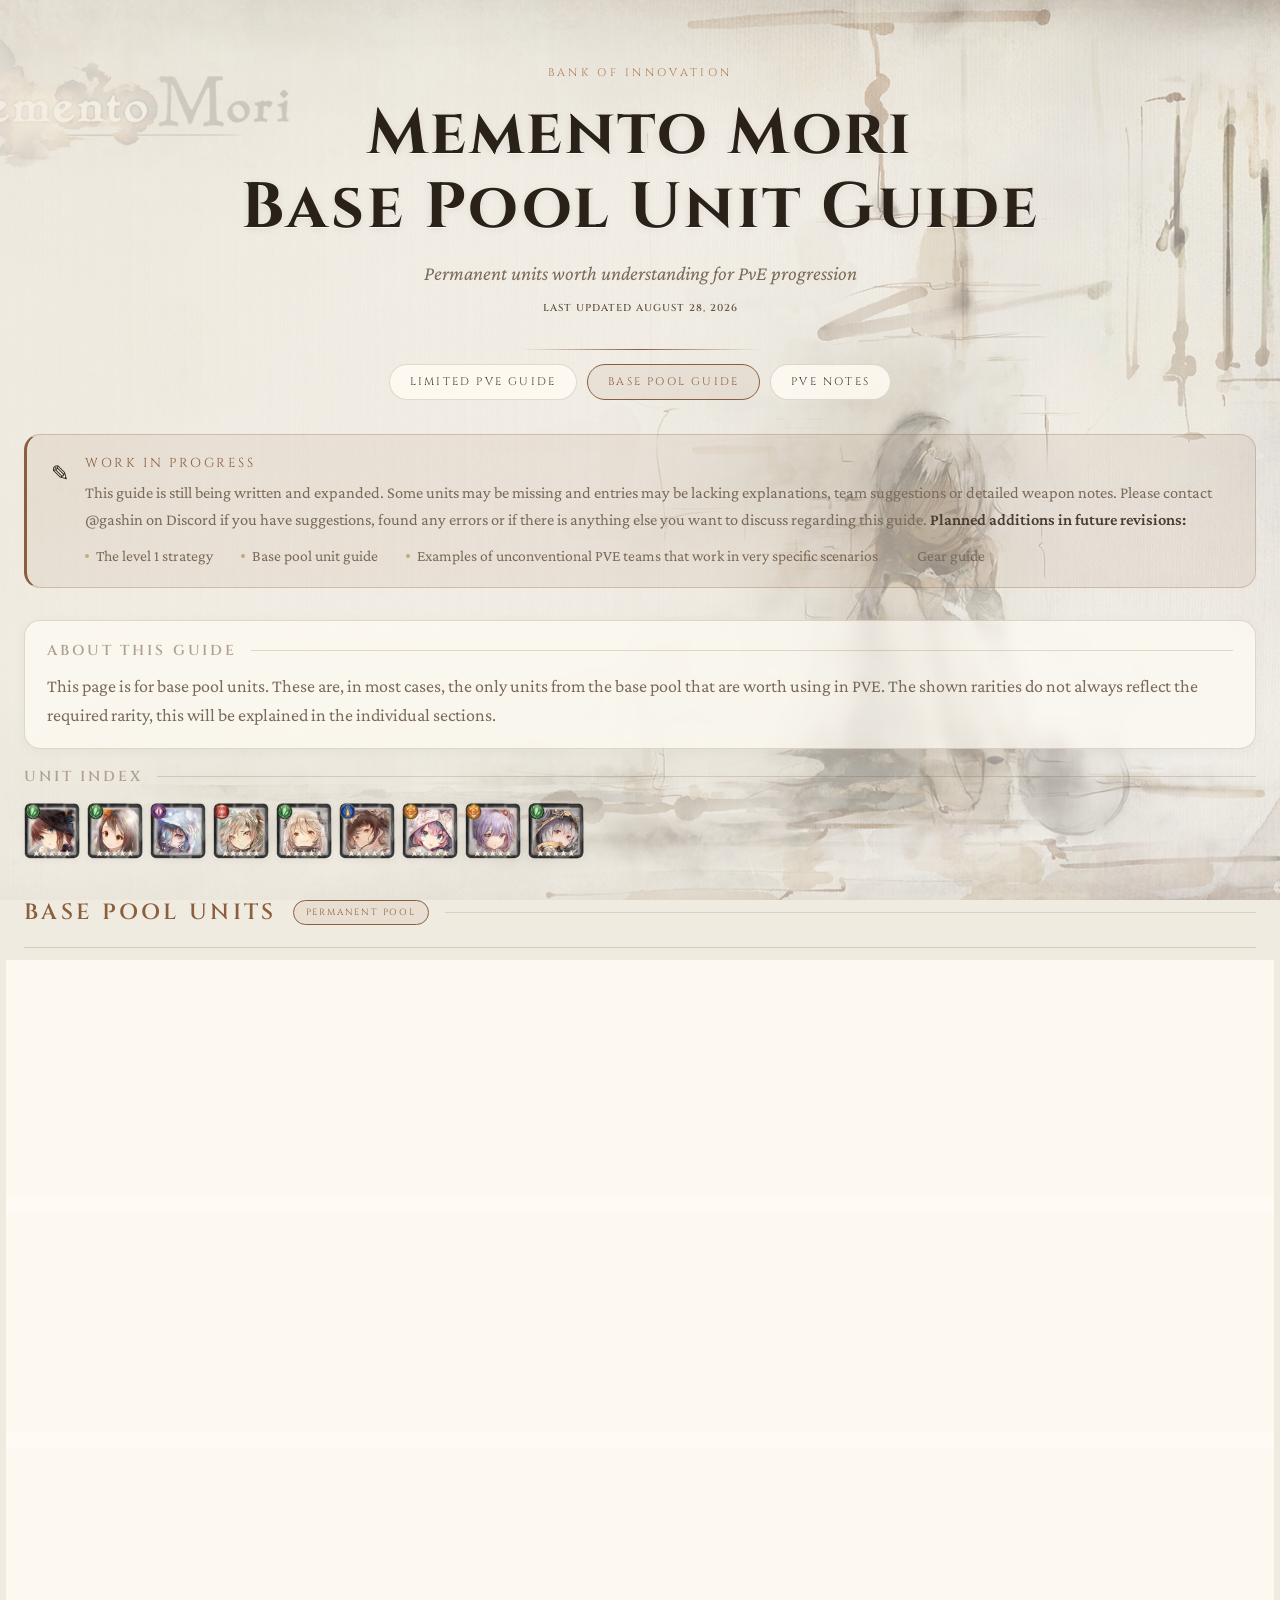
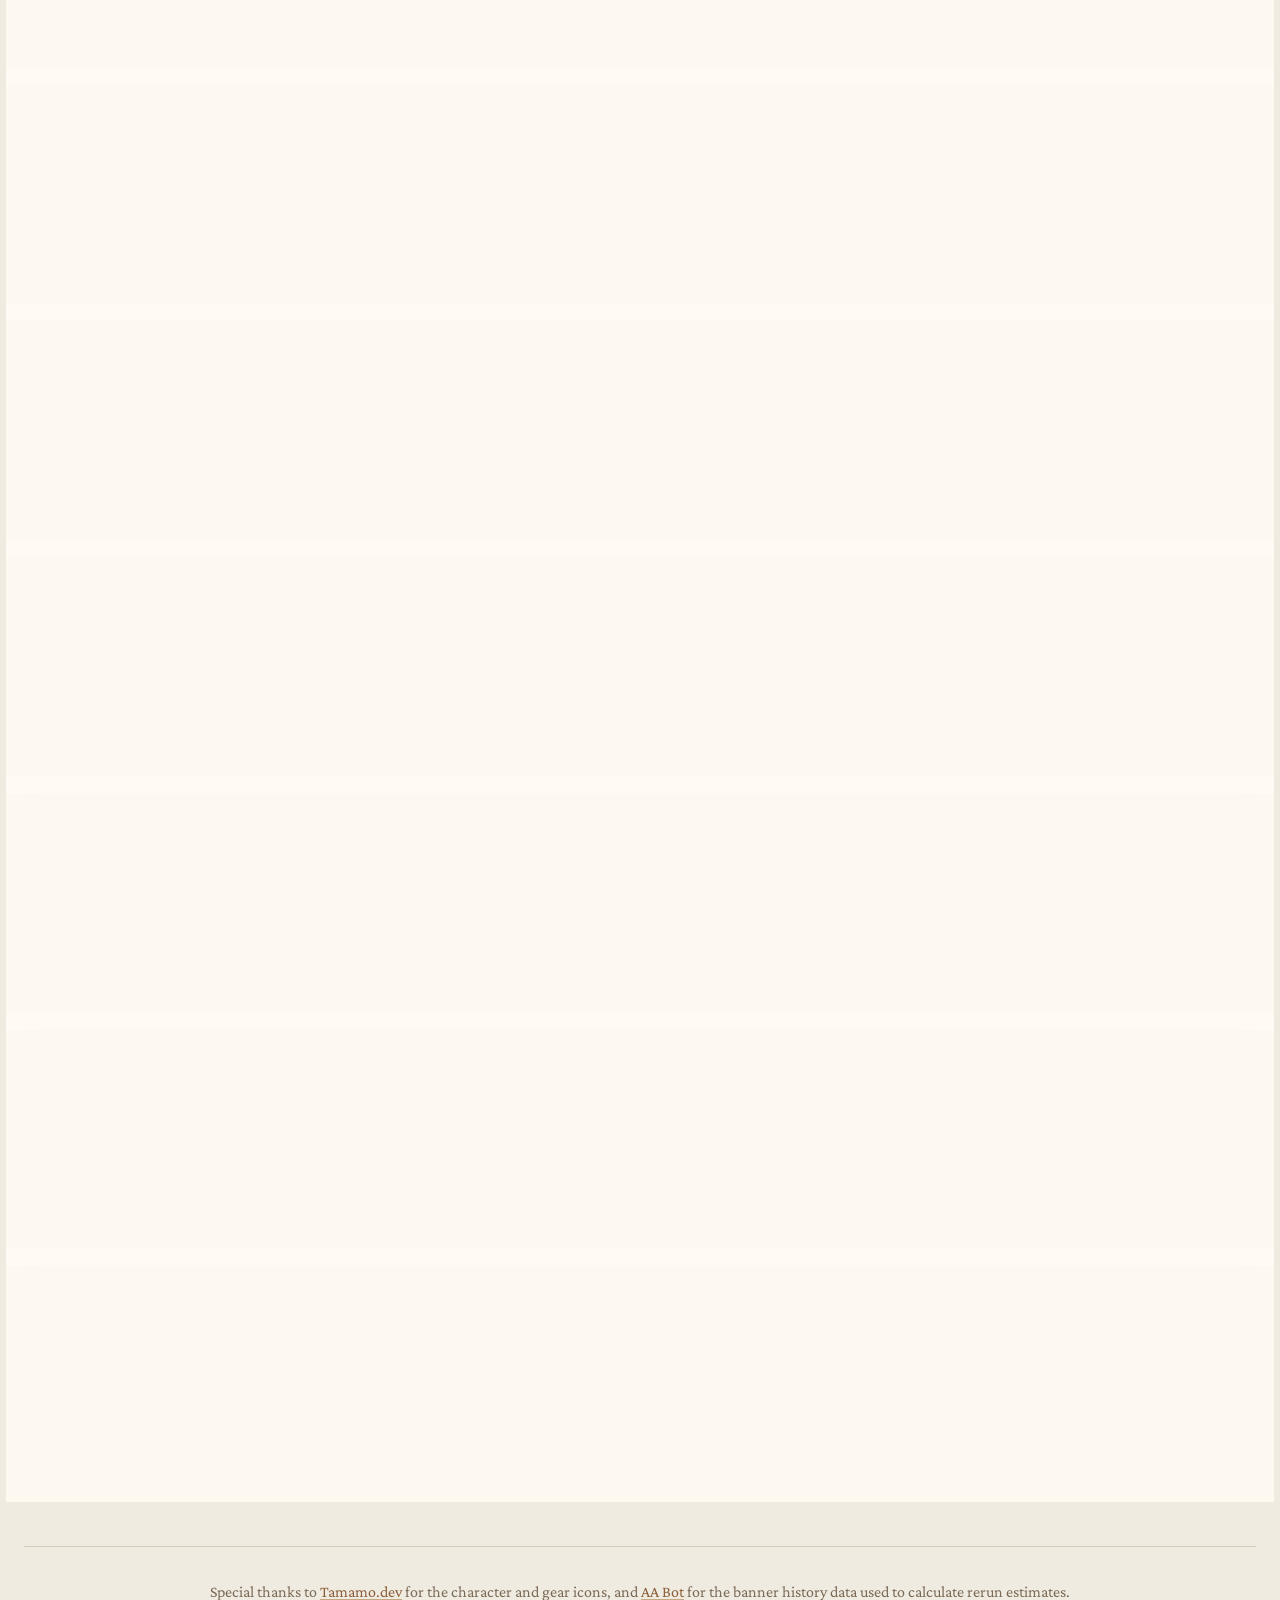
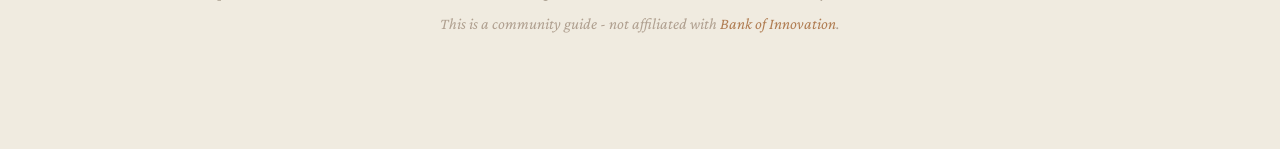
==== base-pool.html @ 83443adc "added memento mori fandom links to units" ====
<!DOCTYPE html>
<html lang="en">
<head>
    <meta charset="UTF-8" />
    <meta name="viewport" content="width=device-width, initial-scale=1.0" />
    <title>Memento Mori - Base Pool Unit Guide</title>
    <link rel="preconnect" href="https://fonts.googleapis.com" />
    <link rel="preconnect" href="https://fonts.gstatic.com" crossorigin />
    <link href="https://fonts.googleapis.com/css2?family=Cinzel:wght@400;600;700&family=Crimson+Pro:ital,wght@0,300;0,400;0,600;1,300;1,400&display=swap" rel="stylesheet" />
    <script src="data/generated-content.js?v=20260828-wiki-links"></script>
    <link rel="stylesheet" href="style.css?v=20260828-wiki-links">
</head>
<body id="top">
<a class="back-to-top" href="#top" aria-label="Back to top">↑</a>
<div class="page-wrap">

    <header id="site-header"></header>

    <nav class="nav page-nav">
        <a href="index.html">Limited PvE Guide</a>
        <a href="base-pool.html" aria-current="page">Base Pool Guide</a>
        <a href="concepts.html">PvE Notes</a>
    </nav>

    <div id="wip-banner"></div>

    <div id="base-pool-intro"></div>

    <div id="base-pool-overview"></div>

    <div id="mount"></div>

    <footer id="site-footer"></footer>

</div>

<script>
    function textHtml(text) {
        return String(text || '').replace(/\n/g, '<br>');
    }

    function imgFB(src, alt, fb) {
        return '<img src="' + src + '" alt="' + alt + '" data-fallback-image>' + fb;
    }

    document.addEventListener('error', function(event) {
        var image = event.target;
        if (!image.matches || !image.matches('img[data-fallback-image]')) return;
        image.style.display = 'none';
        if (image.nextElementSibling) image.nextElementSibling.style.display = 'flex';
    }, true);

    function unitAnchor(unit) {
        return 'unit-' + unit.id;
    }

    function unitIcon(id, size) {
        size = size || '4.75rem';
        return '<div class="unit-icon" style="width:' + size + ';height:' + size + '">' +
            imgFB('icons/units/' + id + '.png', id,
                '<div class="placeholder-label" style="display:none">Unit<br>Icon</div>') +
            '</div>';
    }

    function renderWeapons(weapons) {
        if (!weapons || weapons.length === 0) {
            return '<span class="no-weapon-badge">No weapon needed</span>';
        }
        return weapons.map(function(w) {
            var tierLabel = { optional: 'Optional', recommended: 'Recommended', required: 'Required' }[w.tier] || w.tier;
            var tipText = tierLabel + (w.description ? ' - click for details' : '');
            var desc = w.description ? '<div class="weapon-desc">' + w.description + '</div>' : '';
            var markerDots = { optional: 0, recommended: 1, required: 2 }[w.tier] || 0;
            var marker = '<div class="weapon-marker ' + w.tier + '" aria-hidden="true">' +
                Array(markerDots + 1).join('<span></span>') +
                '</div>';
            return '<div class="weapon-wrap" onclick="this.classList.toggle(\'active\')">' +
                '<div class="weapon-icon ' + w.tier + '">' +
                imgFB('icons/weapons/' + w.level + '.png', w.level, '') +
                '</div>' +
                marker +
                '<div class="weapon-tooltip">' + tipText + '</div>' +
                desc +
                '</div>';
        }).join('');
    }

    function renderUnitName(unit) {
        var wikiLink = unit.wiki ?
            '<a class="unit-wiki-link" href="' + unit.wiki + '" target="_blank" rel="noopener noreferrer"' +
            ' aria-label="View ' + unit.name + '\'s full kit on the MementoMori Wiki"' +
            ' title="View full kit on Fandom">&#8599;</a>' : '';
        return '<div class="unit-name-row"><div class="unit-name">' + unit.name + '</div>' + wikiLink + '</div>';
    }

    function renderCard(unit) {
        return '<div class="unit-card base-pool-card" id="' + unitAnchor(unit) + '">' +
            '<div class="unit-top">' +
            unitIcon(unit.id) +
            '<div class="unit-meta">' +
            renderUnitName(unit) +
            '<div class="unit-role">' + unit.role +
            (unit.scalable ? ' <span class="copies-badge">&#8679; scales with copies</span>' : '') +
            '</div>' +
            '<div class="weapons-row">' +
            '<span class="weapons-label">Weapon</span>' +
            renderWeapons(unit.weapons) +
            '</div>' +
            '</div>' +
            '</div>' +
            '<div class="card-divider"></div>' +
            '<details class="unit-details">' +
            '<summary><span class="closed-label">View More</span><span class="open-label">View Less</span></summary>' +
            '<div class="unit-desc">' + unit.desc.trim() + '</div>' +
            '</details>' +
            '</div>';
    }

    function renderHeader() {
        document.getElementById('site-header').innerHTML =
            '<p class="header-eyebrow">' + BASE_POOL_CONTENT.header.eyebrow + '</p>' +
            '<h1>' + textHtml(BASE_POOL_CONTENT.header.title) + '</h1>' +
            '<p class="header-sub">' + BASE_POOL_CONTENT.header.subtitle + '</p>' +
            '<p class="last-updated">Last updated ' + SITE_CONTENT.lastUpdated + '</p>';
    }

    function renderIntro() {
        document.getElementById('base-pool-intro').innerHTML =
            '<section class="base-guide-intro">' +
            '<div class="overview-header">' +
            '<h2>' + BASE_POOL_CONTENT.intro.title + '</h2>' +
            '<div class="overview-line"></div>' +
            '</div>' +
            '<div class="base-guide-intro-text">' + BASE_POOL_CONTENT.intro.text + '</div>' +
            '</section>';
    }

    function renderWip() {
        var wip = SITE_CONTENT.wip;
        document.getElementById('wip-banner').innerHTML =
            '<div class="wip-banner">' +
            '<div class="wip-icon">&#9998;</div>' +
            '<div class="wip-body">' +
            '<div class="wip-title">' + wip.title + '</div>' +
            '<div class="wip-text">' + wip.text + '</div>' +
            '<ul class="wip-list">' + wip.items.map(function(item) {
                return '<li>' + item + '</li>';
            }).join('') + '</ul>' +
            '</div>' +
            '</div>';
    }

    function renderOverview() {
        document.getElementById('base-pool-overview').innerHTML =
            '<div class="unit-overview">' +
            '<div class="overview-header">' +
            '<h2>Unit Index</h2>' +
            '<div class="overview-line"></div>' +
            '</div>' +
            '<div class="overview-icons base-overview-icons">' +
            BASE_POOL_UNITS.map(function(unit) {
                return '<a class="overview-icon tip-icon" href="#' + unitAnchor(unit) + '" aria-label="' + unit.name + '">' +
                    imgFB('icons/units/' + unit.id + '.png', unit.name,
                        '<div class="overview-placeholder" style="display:none">?</div>') +
                    '<span class="tip">' + unit.name + '</span>' +
                    '</a>';
            }).join('') +
            '</div>' +
            '</div>';
    }

    function renderFooter() {
        document.getElementById('site-footer').innerHTML =
            '<p class="footer-credits">' + BASE_POOL_CONTENT.footer.credits + '</p>' +
            '<p>' + BASE_POOL_CONTENT.footer.disclaimer + ' <span>' + BASE_POOL_CONTENT.footer.brand + '</span>.</p>';
    }

    function setupBackToTop() {
        var button = document.querySelector('.back-to-top');
        function updateButton() {
            button.classList.toggle('visible', window.scrollY > 500);
        }
        window.addEventListener('scroll', updateButton, { passive: true });
        updateButton();
    }

    document.getElementById('mount').innerHTML =
        '<section class="section-block base-pool-section" data-cat="general">' +
        '<div class="section-header">' +
        '<h2>Base Pool Units</h2>' +
        '<span class="section-pill">Permanent Pool</span>' +
        '<div class="section-line"></div>' +
        '</div>' +
        '<div class="unit-grid">' + BASE_POOL_UNITS.map(renderCard).join('') + '</div>' +
        '</section>';

    renderHeader();
    renderWip();
    renderIntro();
    renderOverview();
    renderFooter();
    setupBackToTop();
</script>
</body>
</html>
---- style.css ----
:root {
    --bg-parchment:  #f0ebe0;
    --bg-card:       rgba(255,252,245,0.82);
    --bg-card-alt:   rgba(235,228,212,0.6);
    --bg-card-hover: rgba(255,252,245,0.95);
    --ink:           #2a2118;
    --ink-mid:       #4a3c2e;
    --ink-light:     #7a6a58;
    --ink-faint:     #b0a090;
    --sepia:         #8b5e3c;
    --sepia-light:   #b07d52;
    --sepia-dim:     #c4a882;
    --teal:          #3a7a72;
    --teal-dim:      #7ab0aa;
    --ruby:          #8b3a3a;
    --ruby-dim:      #c08080;
    --sage:          #4a7a4a;
    --sage-dim:      #8ab08a;
    --border:        rgba(100,70,40,0.18);
    --border-hover:  rgba(100,70,40,0.40);
    --radius:        10px;
    --radius-lg:     16px;
}

*, *::before, *::after { box-sizing: border-box; margin: 0; padding: 0; }
html {
    scroll-behavior: smooth;
    font-size: 20px;
    scroll-padding-top: 16px;
}
body {
    background-color: var(--bg-parchment);
    background-image: url("wpvb_02.png");
    background-size: cover;
    background-position: center center;
    background-attachment: fixed;
    color: var(--ink);
    font-family: 'Crimson Pro', Georgia, serif;
    line-height: 1.65;
    overflow-x: hidden;
}
body::before {
    content: '';
    position: fixed; inset: 0;
    background: linear-gradient(
            to right,
            rgba(240,235,224,0.88) 0%,
            rgba(240,235,224,0.72) 55%,
            rgba(240,235,224,0.50) 100%
    );
    pointer-events: none; z-index: 0;
    width: 100vw;
    height: 100vh;
}

.page-wrap { position: relative; z-index: 1; max-width: 1600px; margin: 0 auto; padding: 0 24px 80px; }

.back-to-top {
    position: fixed;
    right: 22px;
    bottom: 22px;
    z-index: 20;
    width: 2.25rem;
    height: 2.25rem;
    display: flex;
    align-items: center;
    justify-content: center;
    border-radius: 50%;
    border: 1px solid var(--border-hover);
    background: rgba(255,252,245,.82);
    color: var(--sepia);
    font-family: 'Cinzel',serif;
    font-size: 1.1rem;
    line-height: 1;
    text-decoration: none;
    box-shadow: 0 3px 14px rgba(80,50,20,.14);
    backdrop-filter: blur(6px);
    opacity: 0;
    pointer-events: none;
    transform: translateY(8px);
    transition: opacity .18s, transform .18s, background .18s, border-color .18s;
}
.back-to-top.visible {
    opacity: 1;
    pointer-events: auto;
    transform: translateY(0);
}
.back-to-top:hover {
    background: rgba(255,252,245,.96);
    border-color: var(--sepia);
}

/* ── Header ── */
header { text-align: center; padding: 64px 0 48px; }
header::after { content: ''; display: block; margin: 32px auto 0; width: 240px; height: 1px; background: linear-gradient(90deg,transparent,var(--sepia),transparent); }
.header-eyebrow { font-family: 'Cinzel',serif; font-size: 11px; letter-spacing: .3em; color: var(--sepia-light); text-transform: uppercase; margin-bottom: 16px; }
h1 { font-family: 'Cinzel',serif; font-size: clamp(2rem,5vw,3.4rem); font-weight: 700; color: var(--ink); letter-spacing: .04em; line-height: 1.15; text-shadow: 0 1px 0 rgba(255,255,255,.6), 0 2px 8px rgba(0,0,0,.08); }
.header-sub { margin-top: 12px; color: var(--ink-light); font-size: 1rem; font-style: italic; }
.last-updated {
    margin-top: 10px;
    color: color-mix(in srgb,var(--ink-light) 78%,var(--ink));
    font-family: 'Cinzel', serif;
    font-size: 10px;
    font-weight: 600;
    font-style: normal;
    letter-spacing: .1em;
    text-transform: uppercase;
}

/* ── Nav ── */
.nav { display: flex; flex-wrap: wrap; justify-content: center; gap: 10px; margin-bottom: 56px; }
.nav a { font-family: 'Cinzel',serif; font-size: 11px; letter-spacing: .2em; text-transform: uppercase; text-decoration: none; padding: 8px 20px; border-radius: 999px; border: 1px solid var(--border); color: var(--ink-mid); background: var(--bg-card); backdrop-filter: blur(4px); transition: all .2s; }
.nav a[data-cat="general"]:hover { color: var(--sepia); border-color: var(--sepia); background: rgba(139,94,60,.08); }
.nav a[data-cat="quest"]:hover   { color: var(--teal);  border-color: var(--teal);  background: rgba(58,122,114,.08); }
.nav a[data-cat="tower"]:hover   { color: var(--ruby);  border-color: var(--ruby);  background: rgba(139,58,58,.08); }
.nav a[data-cat="mention"]:hover { color: var(--sage);  border-color: var(--sage);  background: rgba(74,122,74,.08); }
.page-nav { margin-top: -34px; margin-bottom: 34px; }
.page-nav a[aria-current="page"] { color: var(--sepia); border-color: var(--sepia); background: rgba(139,94,60,.08); }

/* ── Legend ── */
.legend { background: var(--bg-card); backdrop-filter: blur(6px); border: 1px solid var(--border); border-radius: var(--radius-lg); padding: 20px 24px; margin-bottom: 52px; display: flex; flex-wrap: wrap; align-items: flex-start; gap: 20px 40px; box-shadow: 0 2px 16px rgba(80,50,20,.07); }
.legend-group-title { font-family: 'Cinzel',serif; font-size: 9px; letter-spacing: .2em; text-transform: uppercase; color: var(--ink-light); margin-bottom: 8px; }
.legend-items { display: flex; flex-wrap: wrap; gap: 10px 20px; align-items: center; }
.legend-item { display: flex; align-items: center; gap: 7px; font-size: .8rem; color: var(--ink-light); }
.legend-weapon-sample {
    width: 36px;
    height: 1.1rem;
    display: inline-flex;
    align-items: center;
    justify-content: center;
    position: relative;
    flex-shrink: 0;
}
.legend-weapon-sample .weapon-icon {
    position: absolute;
    left: 50%;
    top: 50%;
    transform: translate(-50%, -50%);
}
.legend-weapon-sample .weapon-marker {
    position: absolute;
    left: 0;
    right: 0;
    bottom: -16px;
}

/* ── Unit Overview ── */
.unit-overview { margin: -20px 0 36px; }
.overview-header { display: flex; align-items: center; gap: 14px; margin-bottom: 14px; }
.overview-header h2 { font-family: 'Cinzel',serif; font-size: .72rem; letter-spacing: .2em; text-transform: uppercase; font-weight: 600; color: var(--ink-faint); }
.overview-line { flex: 1; height: 1px; background: var(--border); }
.active-banner-strip {
    --overview-cat: var(--teal);
    display: grid;
    grid-template-columns: 11rem 1fr;
    align-items: center;
    gap: 12px;
    margin-bottom: 14px;
    padding: 9px 11px;
    border: 1px solid color-mix(in srgb,var(--teal) 24%,transparent);
    border-radius: var(--radius);
    background: color-mix(in srgb,var(--teal) 5%,transparent);
}
.active-banner-label {
    display: flex;
    align-items: center;
    gap: 7px;
    font-family: 'Cinzel',serif;
    font-size: 10px;
    font-weight: 700;
    letter-spacing: .14em;
    text-transform: uppercase;
    color: color-mix(in srgb,var(--teal) 82%,var(--ink));
}
.active-banner-label span {
    width: 6px;
    height: 6px;
    border-radius: 50%;
    background: var(--teal);
    box-shadow: 0 0 0 3px color-mix(in srgb,var(--teal) 14%,transparent);
}
.active-banner-icon { border-color: color-mix(in srgb,var(--teal) 68%,var(--border)); }
.overview-groups { display: flex; flex-direction: column; gap: 12px; }
.overview-group { --overview-cat: var(--sepia); display: grid; grid-template-columns: 11rem 1fr; align-items: start; gap: 12px; }
.overview-group[data-cat="general"] { --overview-cat: var(--sepia); }
.overview-group[data-cat="quest"]   { --overview-cat: var(--teal); }
.overview-group[data-cat="tower"]   { --overview-cat: var(--ruby); }
.overview-group[data-cat="mention"] { --overview-cat: var(--sage); }
.overview-label {
    justify-self: start;
    font-family: 'Cinzel',serif;
    font-size: 11px;
    font-weight: 700;
    letter-spacing: .14em;
    text-transform: uppercase;
    color: color-mix(in srgb,var(--overview-cat) 72%,var(--ink));
    background: rgba(255,252,245,.84);
    border: 1px solid color-mix(in srgb,var(--overview-cat) 40%,transparent);
    border-radius: 999px;
    padding: 4px 11px;
    margin-top: 4px;
    text-shadow: 0 1px 0 rgba(255,255,255,.8);
    backdrop-filter: blur(3px);
}
.overview-icons { display: flex; flex-wrap: wrap; gap: 7px; }
.overview-icon {
    width: 2.8rem;
    height: 2.8rem;
    border-radius: 6px;
    border: 1px solid color-mix(in srgb,var(--overview-cat) 36%,var(--border));
    background: var(--bg-card);
    overflow: visible;
    text-decoration: none;
    box-shadow: 0 1px 6px rgba(80,50,20,.06);
    transition: transform .16s, border-color .16s, box-shadow .16s;
}
.overview-icon:hover {
    transform: translateY(-1px);
    border-color: var(--overview-cat);
    box-shadow: 0 3px 12px rgba(80,50,20,.14);
}
.overview-icon img { width: 100%; height: 100%; object-fit: cover; display: block; border-radius: 5px; }
.overview-placeholder { width: 100%; height: 100%; align-items: center; justify-content: center; color: var(--ink-faint); font-family: 'Cinzel',serif; font-size: .75rem; }
.base-overview-icons { margin-left: 0; }

.base-guide-intro {
    background: rgba(255,252,245,.68);
    border: 1px solid var(--border);
    border-radius: var(--radius-lg);
    padding: 18px 22px;
    margin-bottom: 36px;
    backdrop-filter: blur(6px);
    box-shadow: 0 2px 12px rgba(80,50,20,.05);
}
.base-guide-intro .overview-header { margin-bottom: 10px; }
.base-guide-intro-text { font-size: .9rem; color: var(--ink-light); line-height: 1.6; }
.base-guide-intro-text p + p { margin-top: .65rem; }
.concept-toc {
    background: rgba(255,252,245,.58);
    border: 1px solid var(--border);
    border-radius: var(--radius-lg);
    padding: 16px 20px;
    margin-bottom: 36px;
    backdrop-filter: blur(6px);
}
.concept-toc .overview-header { margin-bottom: 10px; }
.concept-toc-links { display: flex; flex-wrap: wrap; gap: 8px; }
.concept-toc-links a {
    font-family: 'Cinzel',serif;
    font-size: 10px;
    letter-spacing: .16em;
    text-transform: uppercase;
    text-decoration: none;
    color: var(--ink-mid);
    border: 1px solid var(--border);
    border-radius: 999px;
    background: var(--bg-card);
    padding: 5px 12px;
}
.concept-toc-links a:hover { color: var(--sepia); border-color: var(--sepia); }
.concept-list { display: grid; gap: 20px; }
.concept-card { scroll-margin-top: 18px; }

/* ── Sections ── */
.section-block { margin-bottom: 64px; }
.section-block[data-cat="general"] { --cat: var(--sepia); --cat-dim: var(--sepia-dim); }
.section-block[data-cat="quest"]   { --cat: var(--teal);  --cat-dim: var(--teal-dim);  }
.section-block[data-cat="tower"]   { --cat: var(--ruby);  --cat-dim: var(--ruby-dim);  }
.section-block[data-cat="mention"] { --cat: var(--sage);  --cat-dim: var(--sage-dim);  }
.section-header { display: flex; align-items: center; gap: 16px; margin-bottom: 28px; padding-bottom: 16px; border-bottom: 1px solid var(--border); }
.section-header h2 { font-family: 'Cinzel',serif; font-size: 1.1rem; letter-spacing: .15em; text-transform: uppercase; font-weight: 600; color: var(--cat); }
.section-pill { font-family: 'Cinzel',serif; font-size: 9px; letter-spacing: .2em; text-transform: uppercase; padding: 4px 12px; border-radius: 999px; border: 1px solid var(--cat); color: var(--cat); background: color-mix(in srgb,var(--cat) 8%,transparent); }
.section-line { flex: 1; height: 1px; background: var(--cat); opacity: .2; }

/* ── Cards ── */
.unit-grid { display: grid; gap: 20px; }
.unit-card { background: var(--bg-card); backdrop-filter: blur(6px); border: 1px solid var(--border); border-radius: var(--radius-lg); padding: 28px 28px 24px; transition: border-color .25s,box-shadow .25s,background .25s; position: relative; overflow: hidden; box-shadow: 0 2px 12px rgba(80,50,20,.07); }
.unit-card::before { content: ''; position: absolute; top: 0; left: 0; right: 0; height: 3px; background: linear-gradient(90deg,transparent,var(--cat),transparent); opacity: .5; }
.unit-card:hover { border-color: var(--border-hover); background: var(--bg-card-hover); box-shadow: 0 6px 28px rgba(80,50,20,.13); }

.unit-scan { display: grid; grid-template-columns: minmax(20rem, 1fr) minmax(15rem, .9fr); gap: 24px; align-items: start; }
.unit-top { display: flex; align-items: flex-start; gap: 20px; margin-bottom: 0; }
.unit-portrait { display: flex; flex-direction: column; align-items: center; gap: 8px; flex-shrink: 0; }
.unit-icon { border-radius: var(--radius); border: 2px solid var(--border); background: var(--bg-card-alt); overflow: hidden; flex-shrink: 0; display: flex; align-items: center; justify-content: center; }
.unit-icon img { width: 100%; height: 100%; object-fit: cover; display: block; }
.unit-icon .placeholder-label { font-family: 'Cinzel',serif; font-size: 9px; letter-spacing: .1em; text-transform: uppercase; color: var(--ink-faint); text-align: center; line-height: 1.3; padding: 4px; }
.unit-meta { flex: 1; min-width: 0; }
.unit-name-row { display: flex; align-items: center; gap: 6px; margin-bottom: 4px; }
.unit-name { font-family: 'Cinzel',serif; font-size: 1.15rem; font-weight: 600; color: var(--ink); min-width: 0; }
.unit-wiki-link {
    width: 1.35rem;
    height: 1.35rem;
    display: inline-flex;
    align-items: center;
    justify-content: center;
    flex-shrink: 0;
    border-radius: 50%;
    color: var(--ink-faint);
    font-family: serif;
    font-size: .9rem;
    line-height: 1;
    text-decoration: none;
    transition: color .2s, background .2s;
}
.unit-wiki-link:hover { color: var(--sepia); background: rgba(139,94,60,.09); }
.unit-wiki-link:focus-visible { outline: 2px solid var(--sepia); outline-offset: 2px; }
.unit-role { font-size: .82rem; color: var(--cat); font-style: italic; margin-bottom: 12px; }
.stage-badges { display: flex; flex-wrap: wrap; justify-content: center; gap: 6px; margin: 0; max-width: 5.4rem; }
.stage-badge {
    display: inline-flex;
    align-items: center;
    font-family: 'Cinzel',serif;
    font-size: .56rem;
    letter-spacing: .14em;
    text-transform: uppercase;
    border-radius: 999px;
    padding: 2px 8px;
    border: 1px solid var(--border);
    background: rgba(255,252,245,.54);
}
.stage-badge.early { color: var(--sage); border-color: rgba(74,122,74,.28); background: rgba(74,122,74,.07); }
.stage-badge.mid { color: var(--teal); border-color: rgba(58,122,114,.28); background: rgba(58,122,114,.07); }
.stage-badge.end { color: var(--sepia); border-color: rgba(139,94,60,.28); background: rgba(139,94,60,.07); }

.rerun-row {
    display: flex;
    flex-wrap: wrap;
    align-items: center;
    gap: 7px;
    margin: -5px 0 10px;
    line-height: 1.35;
}
.rerun-label {
    color: var(--ink-faint);
    font-family: 'Cinzel',serif;
    font-size: 9px;
    letter-spacing: .12em;
    text-transform: uppercase;
}
.rerun-estimate { color: var(--ink-light); font-size: .76rem; }
.rerun-active {
    border: 1px solid rgba(74,122,74,.3);
    border-radius: 999px;
    background: rgba(74,122,74,.1);
    color: var(--sage);
    font-family: 'Cinzel',serif;
    font-size: 9px;
    font-weight: 600;
    letter-spacing: .08em;
    padding: 2px 8px;
    text-transform: uppercase;
}
.rerun-active span { font-size: 7px; margin-right: 3px; }

/* ── Weapons ── */
.weapons-row { display: flex; align-items: center; gap: 6px; flex-wrap: wrap; }
.weapons-label { font-family: 'Cinzel',serif; font-size: 9px; letter-spacing: .15em; text-transform: uppercase; color: var(--ink-faint); margin-right: 4px; }
.no-weapon-badge { font-size: .75rem; color: var(--sage); font-style: italic; padding: 2px 10px; background: rgba(74,122,74,.09); border: 1px solid rgba(74,122,74,.25); border-radius: 999px; }

/* Weapon icon wrapper — tooltip lives here */
.weapon-wrap { position: relative; display: inline-flex; flex-direction: column; align-items: center; gap: 3px; }
.weapon-wrap:hover .weapon-tooltip { opacity: 1; transform: translateY(0); pointer-events: none; }

.weapon-icon {
    width: 2.875rem; height: 2.875rem; border-radius: 4px;
    background: var(--bg-card-alt);
    overflow: hidden; display: flex; align-items: center; justify-content: center;
    position: relative; transition: box-shadow .2s, opacity .2s;
}
.weapon-icon img { width: 100%; height: 100%; object-fit: contain; display: block; }

/* tier styles */
.weapon-icon.optional {
    opacity: 0.45;
    border: 1px dashed var(--border-hover);
}
.weapon-icon.recommended {
    opacity: 1;
    border: 1.5px solid var(--sepia-dim);
    box-shadow: 0 0 0 1px rgba(139,94,60,.15);
}
.weapon-icon.required {
    opacity: 1;
    border: 2px solid var(--sepia);
    box-shadow: 0 0 6px rgba(139,94,60,.35);
}

/* count marker: optional = 0 dots, recommended = 1 dot, required = 2 dots */
.weapon-marker {
    height: 6px;
    display: flex;
    align-items: center;
    justify-content: center;
    gap: 4px;
    flex-shrink: 0;
}
.weapon-marker span {
    width: 5px;
    height: 5px;
    border-radius: 50%;
    background: var(--sepia);
    box-shadow: 0 0 4px rgba(139,94,60,.38);
}
.weapon-marker.optional span { display: none; }
.weapon-marker.recommended span { background: var(--sepia-dim); box-shadow: none; }
.weapon-marker.required span { background: var(--sepia); }

.weapon-tooltip {
    position: absolute; bottom: calc(100% + 10px); left: 50%; transform: translateX(-50%) translateY(4px);
    background: var(--ink); color: var(--bg-parchment);
    font-family: 'Cinzel', serif; font-size: 9px; letter-spacing: .1em; text-transform: uppercase;
    padding: 4px 8px; border-radius: 5px;
    white-space: nowrap;
    opacity: 0; transition: opacity .15s, transform .15s;
    pointer-events: none; z-index: 10;
}
/*.weapon-tooltip::after {*/
/*  content: ''; position: absolute; top: 100%; left: 50%; transform: translateX(-50%);*/
/*  border: 4px solid transparent; border-top-color: var(--ink);*/
/*}*/
.weapon-desc {
    display: none;
    font-family: 'Crimson Pro', serif;
    font-size: 0.85rem;
    font-style: italic;
    color: var(--ink-light);
    margin-top: 8px;
    padding: 8px 12px;
    background: var(--bg-card-alt);
    border-left: 2px solid var(--cat, var(--sepia));
    border-radius: 0 4px 4px 0;
    line-height: 1.5;
}
.weapon-wrap.active .weapon-desc { display: block; }
.weapon-wrap.active .weapon-icon { border-color: var(--sepia); box-shadow: 0 0 8px rgba(139,94,60,.4); }

/* ── Divider ── */
.card-divider { height: 1px; background: var(--border); margin: 18px 0 0; }

/* ── Row label ── */
.row-label { font-family: 'Cinzel',serif; font-size: 9px; letter-spacing: .15em; text-transform: uppercase; color: var(--ink-faint); margin-bottom: 8px; }

/* ── Pairs ── */
.pairs-section { min-width: 0; padding-top: 4px; }
.pairs-row { display: flex; flex-wrap: wrap; gap: 8px; align-items: center; margin-bottom: 0; }
.pair-badge { font-size: 9px; font-family: 'Cinzel',serif; letter-spacing: .1em; padding: 2px 8px; border-radius: 999px; text-transform: uppercase; }
.pair-badge.dps      { background: rgba(139,94,60,.10);  color: var(--sepia); border: 1px solid rgba(139,94,60,.25); }
.pair-badge.support  { background: rgba(58,122,114,.09); color: var(--teal);  border: 1px solid rgba(58,122,114,.25); }
.pair-badge.tank     { background: rgba(70,88,120,.09);  color: #4b5f7a;     border: 1px solid rgba(70,88,120,.28); }
.pair-badge.required { background: rgba(139,58,58,.09);  color: var(--ruby);  border: 1px solid rgba(139,58,58,.25); }

/* pair chip */
.pair-group { display: flex; align-items: center; gap: 5px; }

/* ── Shared tooltip icon style (pairs + team slots) ── */
.tip-icon {
    position: relative; display: inline-flex;
    align-items: center; justify-content: center;
}
.tip-icon .tip {
    position: absolute; bottom: calc(100% + 8px); left: 50%; transform: translateX(-50%) translateY(4px);
    background: var(--ink); color: var(--bg-parchment);
    font-family: 'Cinzel',serif; font-size: 9px; letter-spacing: .08em;
    padding: 4px 8px; border-radius: 5px; white-space: nowrap;
    opacity: 0; transition: opacity .15s, transform .15s;
    pointer-events: none; z-index: 10;
}
.tip-icon .tip::after {
    content: ''; position: absolute; top: 100%; left: 50%; transform: translateX(-50%);
    border: 4px solid transparent; border-top-color: var(--ink);
}
.tip-icon:hover .tip { opacity: 1; transform: translateX(-50%) translateY(0); }

/* pair unit icon */
.pair-unit-icon {
    width: 2.875rem; height: 2.875rem; border-radius: 4px;
    background: rgba(240,235,224,.7); border: 1px solid var(--border);
    overflow: hidden; flex-shrink: 0;
}
.pair-unit-link { display: inline-flex; border-radius: 4px; text-decoration: none; }
.pair-unit-link:hover .pair-unit-icon { border-color: var(--cat); box-shadow: 0 0 7px color-mix(in srgb,var(--cat) 24%,transparent); }
.pair-unit-icon img { width: 100%; height: 100%; object-fit: cover; display: block; }
.pair-unit-placeholder { width: 100%; height: 100%; display: flex; align-items: center; justify-content: center; font-size: 8px; color: var(--ink-faint); font-family: 'Cinzel',serif; }

/* ── Teams ── */
.teams-section { margin-bottom: 18px; }
.team-row { display: flex; align-items: center; gap: 6px; margin-bottom: 8px; }
.team-row:last-child { margin-bottom: 0; }
.team-sep { color: var(--ink-faint); font-size: 12px; margin: 0 2px; }

.team-slot {
    width: 2.875rem; height: 2.875rem; border-radius: 4px;
    background: rgba(240,235,224,.7); border: 1px solid var(--border);
    overflow: hidden; flex-shrink: 0;
}
.team-slot img { width: 100%; height: 100%; object-fit: cover; display: block; }
.team-slot .slot-placeholder { font-family: 'Cinzel',serif; font-size: 8px; color: var(--ink-faint); text-align: center; padding: 2px; line-height: 1.2; }
.team-slot.focus-unit { border-color: var(--cat); box-shadow: 0 0 8px color-mix(in srgb,var(--cat) 25%,transparent); }
.team-slot-link { display: inline-flex; border-radius: 4px; text-decoration: none; }
.team-slot-link:hover .team-slot,
.team-slot-link:focus-visible .team-slot {
    border-color: var(--cat);
    box-shadow: 0 0 7px color-mix(in srgb,var(--cat) 24%,transparent);
}

.speed-section {
    display: flex;
    flex-wrap: wrap;
    align-items: center;
    gap: 7px;
    margin: 2px 0 16px;
}
.speed-section .row-label { margin: 0 2px 0 0; }
.speed-badge {
    border: 1px solid rgba(139,94,60,.3);
    border-radius: 999px;
    background: rgba(139,94,60,.08);
    color: var(--sepia);
    font-family: 'Cinzel',serif;
    font-size: 9px;
    font-weight: 600;
    letter-spacing: .1em;
    line-height: 1.4;
    padding: 3px 9px;
    text-transform: uppercase;
}
.speed-note { color: var(--ink-light); font-size: .82rem; line-height: 1.4; }

/* ── Description ── */
.unit-details { margin-top: 0; }
.unit-details summary {
    display: flex;
    align-items: center;
    justify-content: center;
    gap: 10px;
    cursor: pointer;
    list-style: none;
    font-family: 'Cinzel',serif;
    font-size: .68rem;
    letter-spacing: .16em;
    text-transform: uppercase;
    color: var(--sepia);
    padding: 9px 0 0;
    transition: color .15s;
}
.unit-details summary::-webkit-details-marker { display: none; }
.unit-details summary::before,
.unit-details summary::after {
    content: '';
    width: 0;
    height: 0;
    border-left: 5px solid transparent;
    border-right: 5px solid transparent;
    border-top: 7px solid currentColor;
}
.unit-details[open] summary { margin-bottom: 16px; }
.unit-details[open] summary::before,
.unit-details[open] summary::after {
    border-top: 0;
    border-bottom: 7px solid currentColor;
}
.unit-details .open-label { display: none; }
.unit-details[open] .closed-label { display: none; }
.unit-details[open] .open-label { display: inline; }
.unit-details summary:hover { color: var(--ink-mid); }
.unit-details .teams-section:first-of-type { margin-top: 2px; }
.unit-details .teams-section + .unit-desc { margin-top: 18px; }
.unit-desc { font-size: .95rem; color: var(--ink-mid); line-height: 1.7; }
.unit-desc strong { color: var(--ink); font-weight: 600; }
.unit-desc em     { color: var(--sepia); font-style: italic; }
.unit-desc p + p {
    margin-top: 0.75rem;
}


/* ── Footer ── */
footer { text-align: center; padding: 32px 0; border-top: 1px solid var(--border); color: var(--ink-faint); font-size: .8rem; font-style: italic; }
footer span { color: var(--sepia-light); }
footer .footer-credits { margin-bottom: 6px; color: var(--ink-light); font-style: normal; }
footer .footer-credits a { color: var(--sepia); text-decoration-color: var(--sepia-dim); text-underline-offset: 2px; }
footer .footer-credits a:hover { color: var(--teal); }

::-webkit-scrollbar { width: 6px; }
::-webkit-scrollbar-track { background: var(--bg-parchment); }
::-webkit-scrollbar-thumb { background: var(--sepia-dim); border-radius: 3px; }

@media (max-width: 600px) {
    .unit-scan { display: block; }
    .unit-top { flex-direction: column; gap: 14px; }
    .pairs-section { padding-top: 18px; }
    .page-wrap { padding: 0 14px 60px; }
    .unit-card { padding: 20px 16px 18px; }
    .back-to-top {
        right: 14px;
        bottom: 14px;
        width: 2rem;
        height: 2rem;
        font-size: .95rem;
    }
    .unit-name { font-size: 1rem; line-height: 1.2; }
    .unit-role { font-size: .76rem; }
    .unit-desc { font-size: .86rem; line-height: 1.58; }
    .unit-desc p + p { margin-top: .62rem; }
    .unit-desc p strong:first-child { font-size: .66rem; letter-spacing: .08em; }
    .unit-details summary { font-size: .6rem; letter-spacing: .13em; }
    .legend { padding: 16px; }
    .unit-overview { margin-top: -28px; }
    .active-banner-strip { grid-template-columns: 1fr; gap: 7px; }
    .overview-group { grid-template-columns: 1fr; gap: 5px; }
    .overview-label { margin-top: 0; }
    .overview-icon { width: 2.45rem; height: 2.45rem; }
}

/* ── WIP Banner ── */
.wip-banner { background: rgba(139,94,60,0.08); border: 1px solid rgba(139,94,60,0.28); border-left: 3px solid var(--sepia); border-radius: var(--radius-lg); padding: 18px 24px; margin-bottom: 32px; display: flex; gap: 16px; align-items: flex-start; }
.wip-icon { font-size: 1.1rem; flex-shrink: 0; margin-top: 3px; }
.wip-title { font-family: 'Cinzel', serif; font-size: 0.65rem; letter-spacing: 0.2em; text-transform: uppercase; color: var(--sepia); margin-bottom: 6px; }
.wip-text { font-size: 0.82rem; color: var(--ink-light); line-height: 1.6; }
.wip-text strong { color: var(--ink-mid); font-weight: 600; }
.wip-list { margin-top: 10px; padding-left: 0; list-style: none; display: flex; flex-wrap: wrap; gap: 6px 28px; }
.wip-list li { font-size: 0.78rem; color: var(--ink-light); display: flex; align-items: center; gap: 7px; }
.wip-list li::before { content: ''; width: 4px; height: 4px; border-radius: 50%; background: var(--sepia-dim); flex-shrink: 0; }

/* ── Guide Assumptions ── */
.assumptions-block { background: var(--bg-card); backdrop-filter: blur(6px); border: 1px solid var(--border); border-radius: var(--radius-lg); padding: 0; margin-bottom: 32px; box-shadow: 0 2px 12px rgba(80,50,20,.07); overflow: hidden; }
.assumptions-header { display: flex; align-items: center; gap: 12px; padding: 12px 20px; cursor: pointer; list-style: none; }
.assumptions-header::-webkit-details-marker { display: none; }
.assumptions-header h2 { font-family: 'Cinzel', serif; font-size: .85rem; letter-spacing: .18em; text-transform: uppercase; font-weight: 600; color: var(--ink-mid); }
.assumptions-line { flex: 1; height: 1px; background: var(--border); }
.assumptions-toggle {
    width: 1.05rem;
    height: 1.05rem;
    border-radius: 50%;
    border: 1px solid var(--border-hover);
    position: relative;
    flex-shrink: 0;
    background: rgba(255,252,245,.55);
}
.assumptions-toggle::before,
.assumptions-toggle::after {
    content: '';
    position: absolute;
    background: var(--sepia);
    left: 50%;
    top: 50%;
    transform: translate(-50%, -50%);
}
.assumptions-toggle::before { width: 8px; height: 1px; }
.assumptions-toggle::after { width: 1px; height: 8px; transition: opacity .15s; }
.assumptions-block[open] .assumptions-toggle::after { opacity: 0; }
.assumptions-block[open] .assumptions-header { border-bottom: 1px solid var(--border); }
.assumptions-grid { display: grid; grid-template-columns: repeat(auto-fit, minmax(280px, 1fr)); gap: 20px; padding: 24px 32px 28px; }
.assumption-card { background: var(--bg-card-alt); border: 1px solid var(--border); border-radius: var(--radius); padding: 18px 20px; position: relative; overflow: hidden; }
.assumption-card::before { content: ''; position: absolute; top: 0; left: 0; width: 3px; height: 100%; background: var(--sepia-dim); }
.assumption-title { font-family: 'Cinzel', serif; font-size: 0.65rem; letter-spacing: 0.18em; text-transform: uppercase; color: var(--sepia); margin-bottom: 8px; }
.assumption-text { font-size: 0.85rem; color: var(--ink-light); line-height: 1.65; }
.assumption-text strong { color: var(--ink-mid); font-weight: 600; }
.assumption-text em { color: var(--sepia); font-style: italic; }

/* ── Glossary ── */
.glossary-block { background: rgba(255,252,245,.68); backdrop-filter: blur(6px); border: 1px solid var(--border); border-radius: var(--radius-lg); padding: 0; margin-bottom: 32px; box-shadow: 0 2px 12px rgba(80,50,20,.05); overflow: hidden; }
.glossary-header { display: flex; align-items: center; gap: 12px; padding: 12px 20px; cursor: pointer; list-style: none; }
.glossary-header::-webkit-details-marker { display: none; }
.glossary-header h2 { font-family: 'Cinzel', serif; font-size: .85rem; letter-spacing: .18em; text-transform: uppercase; font-weight: 600; color: var(--ink-mid); }
.glossary-line { flex: 1; height: 1px; background: var(--border); }
.glossary-toggle {
    width: 1.05rem;
    height: 1.05rem;
    border-radius: 50%;
    border: 1px solid var(--border-hover);
    position: relative;
    flex-shrink: 0;
    background: rgba(255,252,245,.55);
}
.glossary-toggle::before,
.glossary-toggle::after {
    content: '';
    position: absolute;
    background: var(--teal);
    left: 50%;
    top: 50%;
    transform: translate(-50%, -50%);
}
.glossary-toggle::before { width: 8px; height: 1px; }
.glossary-toggle::after { width: 1px; height: 8px; transition: opacity .15s; }
.glossary-block[open] .glossary-toggle::after { opacity: 0; }
.glossary-block[open] .glossary-header { border-bottom: 1px solid var(--border); }
.glossary-list { display: grid; gap: 16px; padding: 20px 28px 24px; }
.glossary-entry { scroll-margin-top: 18px; }
.glossary-entry dt { font-family: 'Cinzel', serif; font-size: .72rem; letter-spacing: .16em; text-transform: uppercase; color: var(--teal); margin-bottom: 4px; }
.glossary-entry dd { font-size: .86rem; color: var(--ink-light); line-height: 1.55; }
.glossary-entry dd p + p { margin-top: .55rem; }
.glossary-link { color: var(--teal); text-decoration: none; border-bottom: 1px dotted rgba(58,122,114,.55); }
.glossary-link:hover { color: var(--sepia); border-bottom-color: var(--sepia); }
.unit-mention-link { color: var(--sepia); text-decoration: none; border-bottom: 1px dotted rgba(139,94,60,.5); }
.unit-mention-link:hover { color: var(--teal); border-bottom-color: var(--teal); }

.copies-badge {
    display: inline-flex;
    align-items: center;
    gap: 5px;
    font-family: 'Cinzel', serif;
    font-size: 0.6rem;
    letter-spacing: 0.15em;
    text-transform: uppercase;
    color: var(--sepia);
    background: rgba(139,94,60,0.08);
    border: 1px solid rgba(139,94,60,0.25);
    border-radius: 999px;
    padding: 2px 9px;
    margin-left: 8px;
    vertical-align: middle;
}

.section-note {
    font-size: 0.85rem;
    color: var(--ink-light);
    font-style: italic;
    line-height: 1.7;
    margin-bottom: 24px;
    padding: 14px 18px;
    background: var(--bg-card);
    border: 1px solid var(--border);
    border-left: 3px solid var(--cat);
    border-radius: 0 var(--radius) var(--radius) 0;
    backdrop-filter: blur(4px);
}

.team-label {
    font-family: 'Cinzel', serif;
    font-size: 0.58rem;
    letter-spacing: 0.12em;
    text-transform: uppercase;
    color: var(--ink-faint);
    margin-left: 10px;
    align-self: center;
}

.unit-desc p strong:first-child {
    color: var(--sepia);
    font-family: 'Cinzel', serif;
    font-size: 0.75rem;
    letter-spacing: 0.1em;
    text-transform: uppercase;
    margin-right: 4px;
}

@media (max-width: 600px) {
    .team-row {
        display: grid;
        grid-template-columns: repeat(5, minmax(0, 2.55rem));
        gap: 6px;
        justify-content: start;
        align-items: start;
        margin-bottom: 14px;
    }
    .team-slot {
        width: 2.55rem;
        height: 2.55rem;
    }
    .team-label {
        grid-column: 1 / -1;
        margin: 0;
        max-width: 100%;
        font-size: .5rem;
        line-height: 1.35;
        letter-spacing: .1em;
        overflow-wrap: anywhere;
        align-self: start;
    }
}
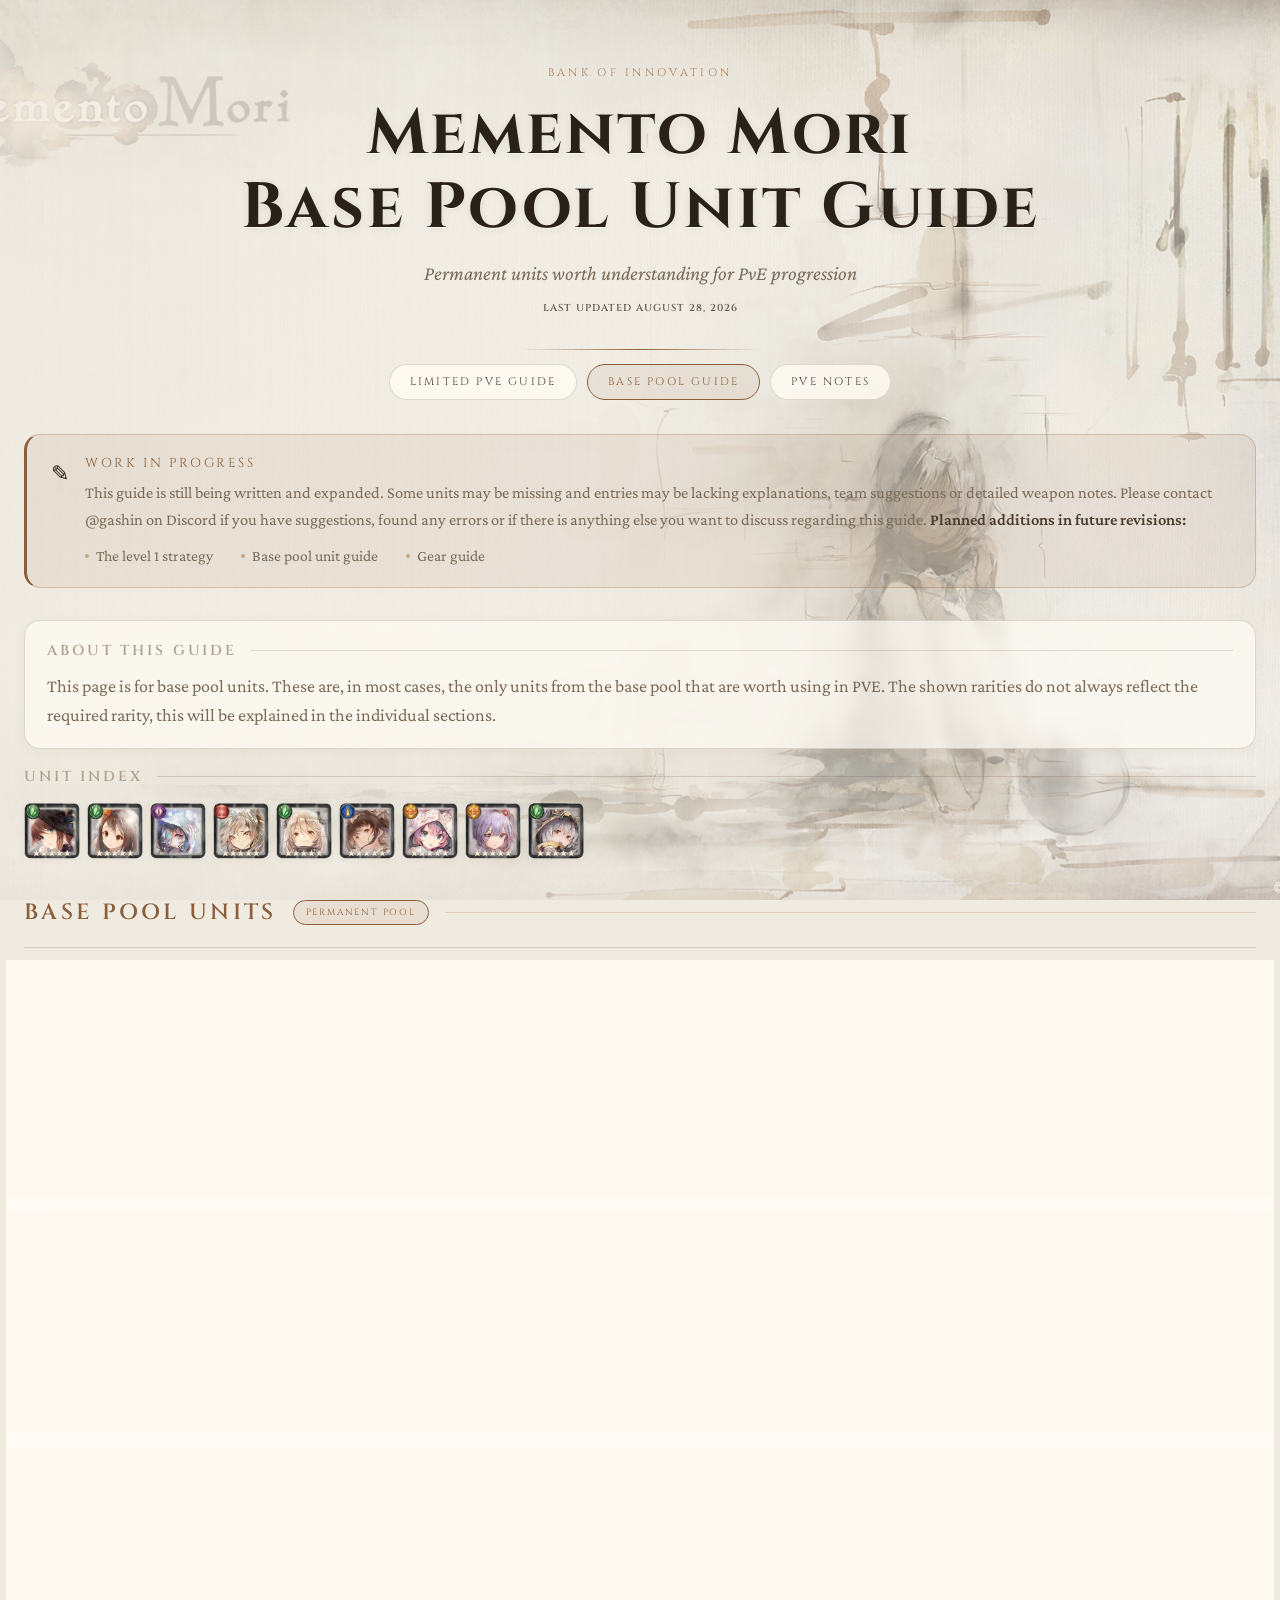
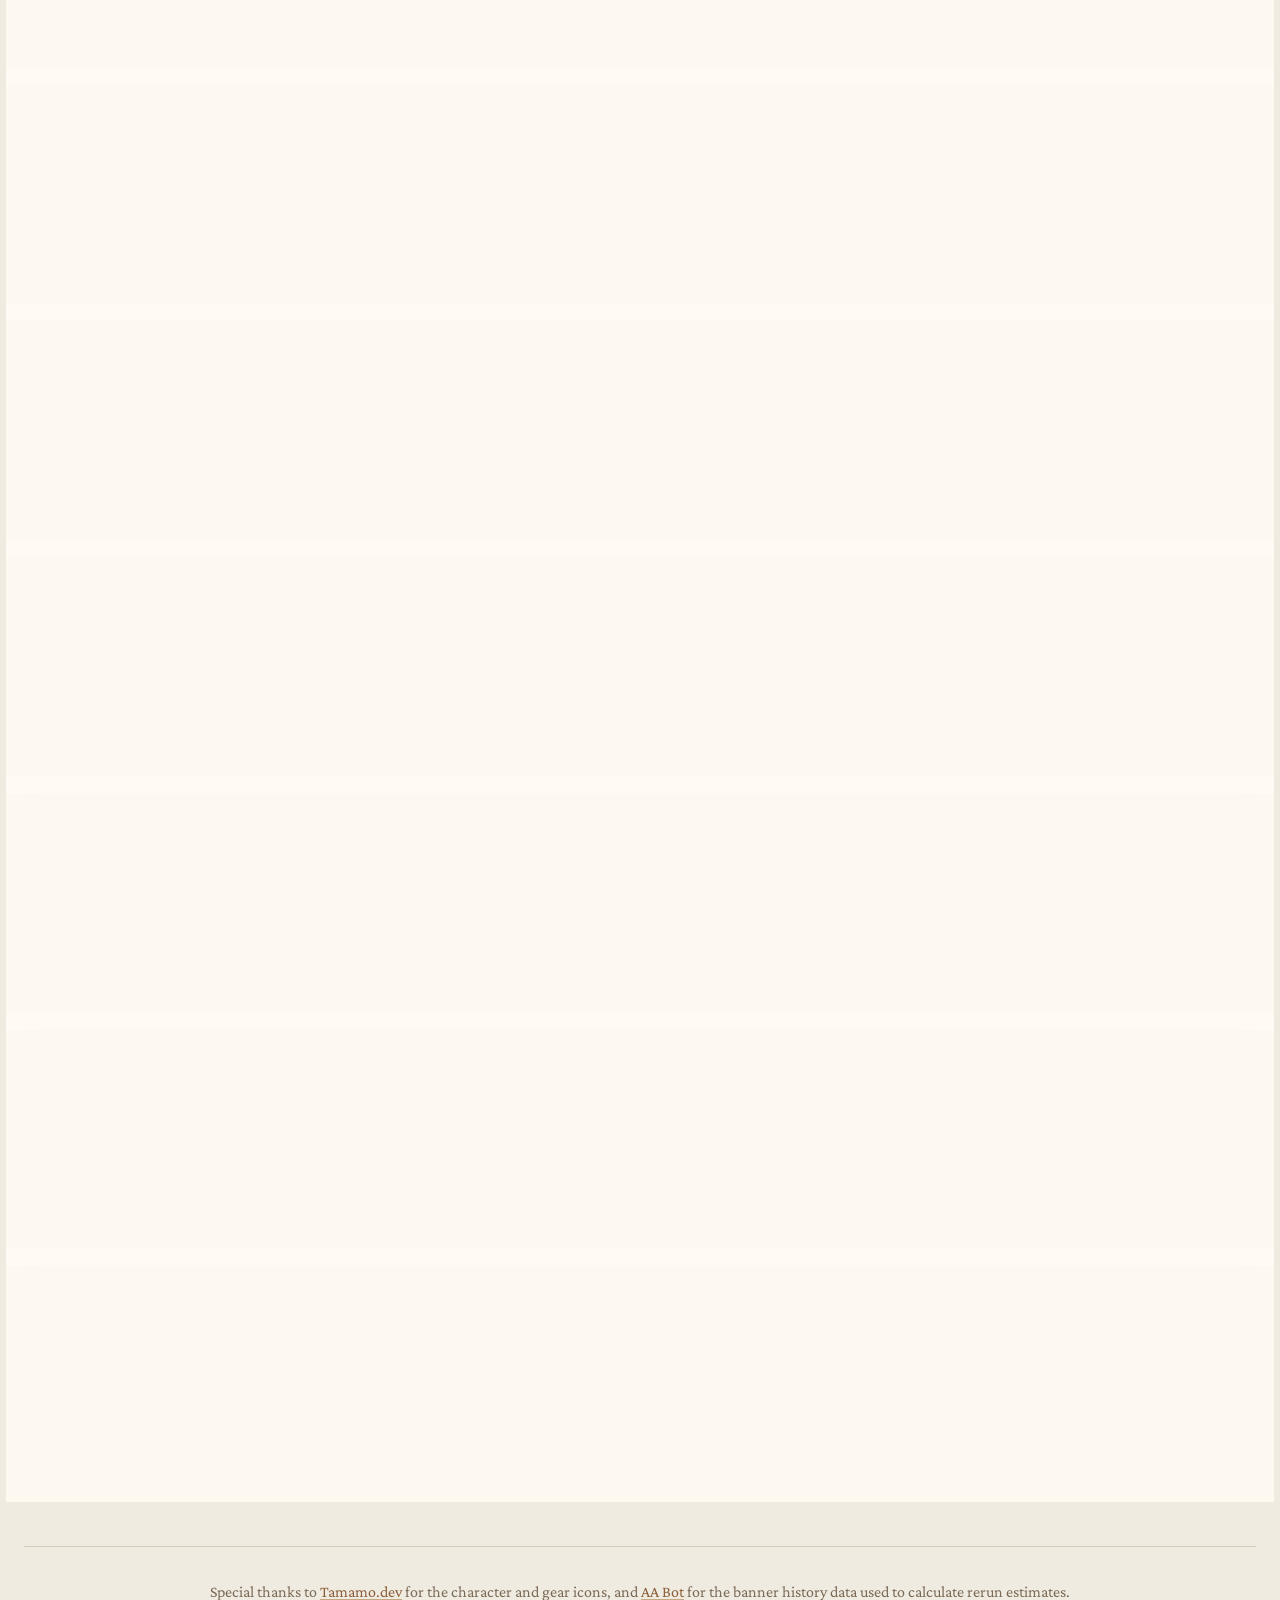
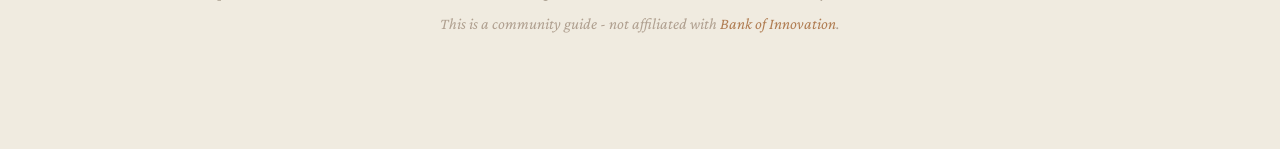
==== commit e4b64ded: "removed mentions of unconventional pve teams" ====
--- a/base-pool.html
+++ b/base-pool.html
@@ -7,7 +7,7 @@
     <link rel="preconnect" href="https://fonts.googleapis.com" />
     <link rel="preconnect" href="https://fonts.gstatic.com" crossorigin />
     <link href="https://fonts.googleapis.com/css2?family=Cinzel:wght@400;600;700&family=Crimson+Pro:ital,wght@0,300;0,400;0,600;1,300;1,400&display=swap" rel="stylesheet" />
-    <script src="data/generated-content.js?v=20260828-wiki-links"></script>
+    <script src="data/generated-content.js?v=20260828-concepts-cleanup"></script>
     <link rel="stylesheet" href="style.css?v=20260828-wiki-links">
 </head>
 <body id="top">
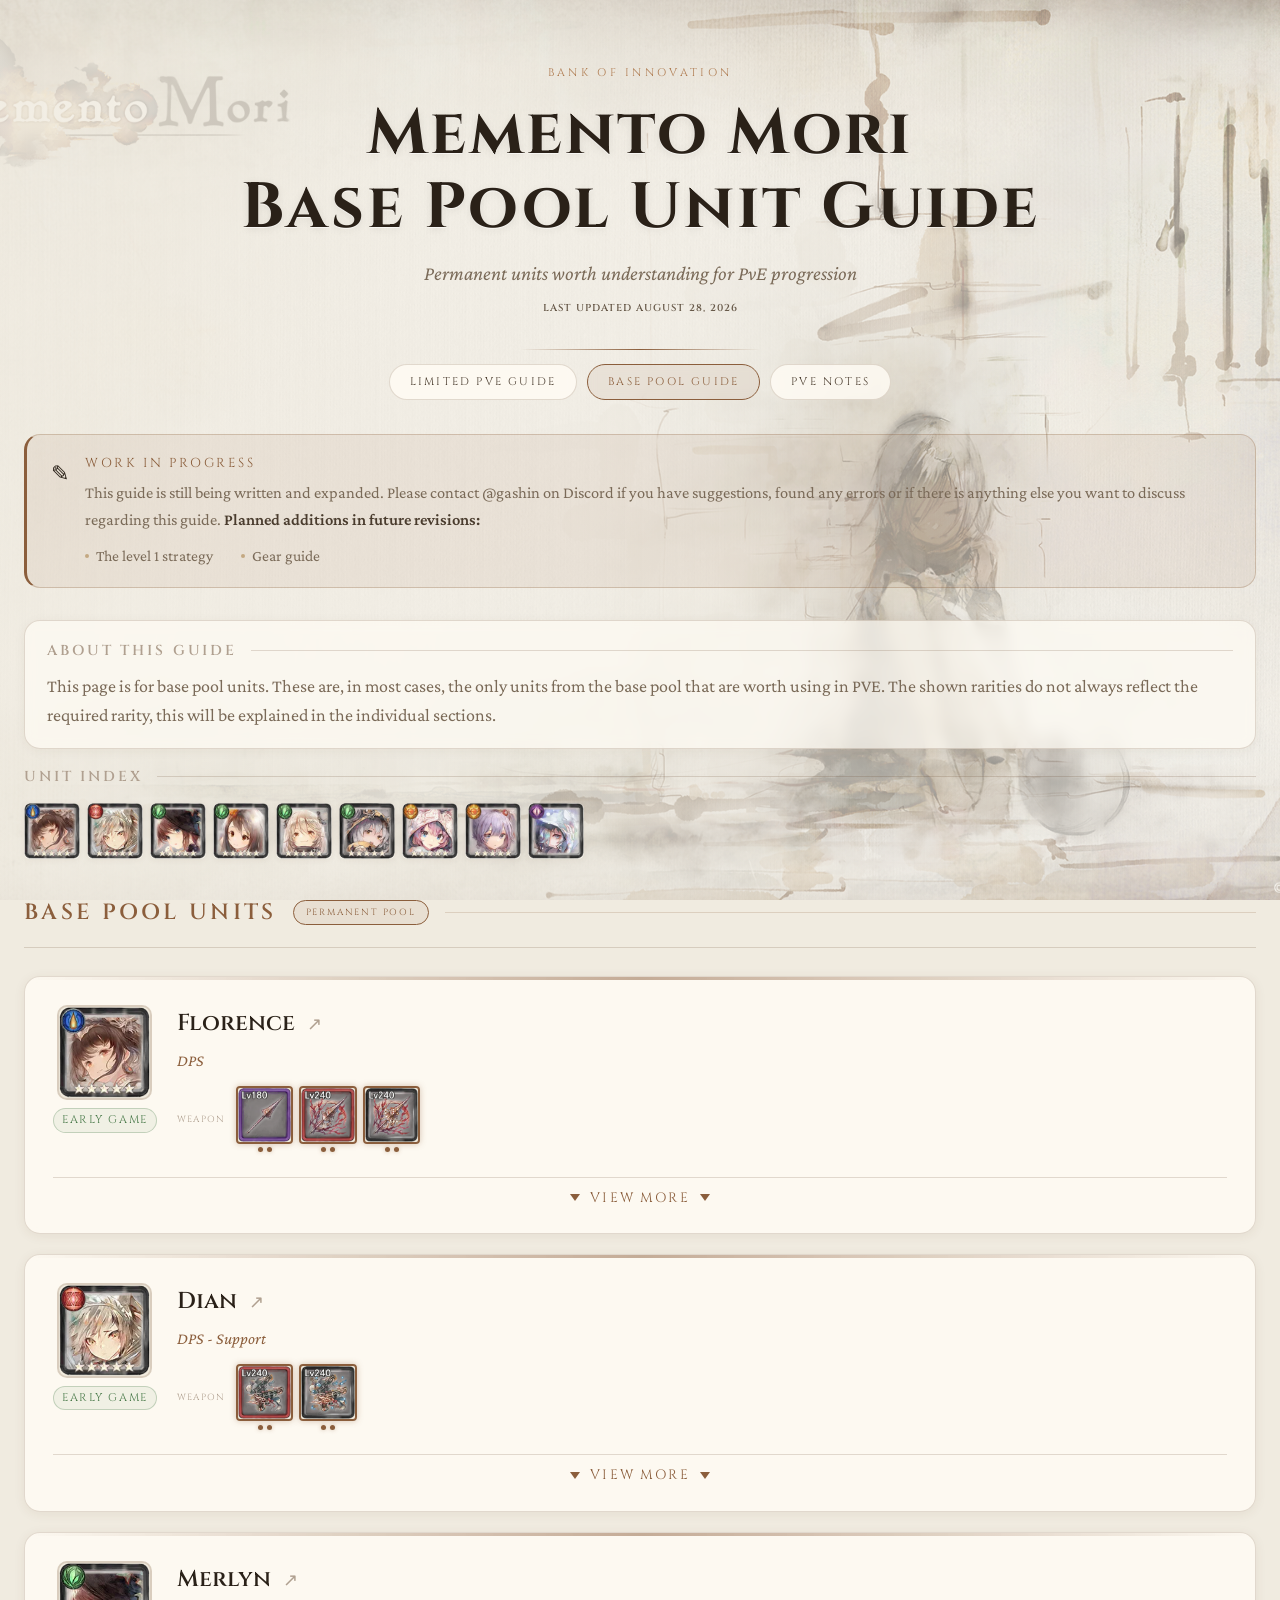
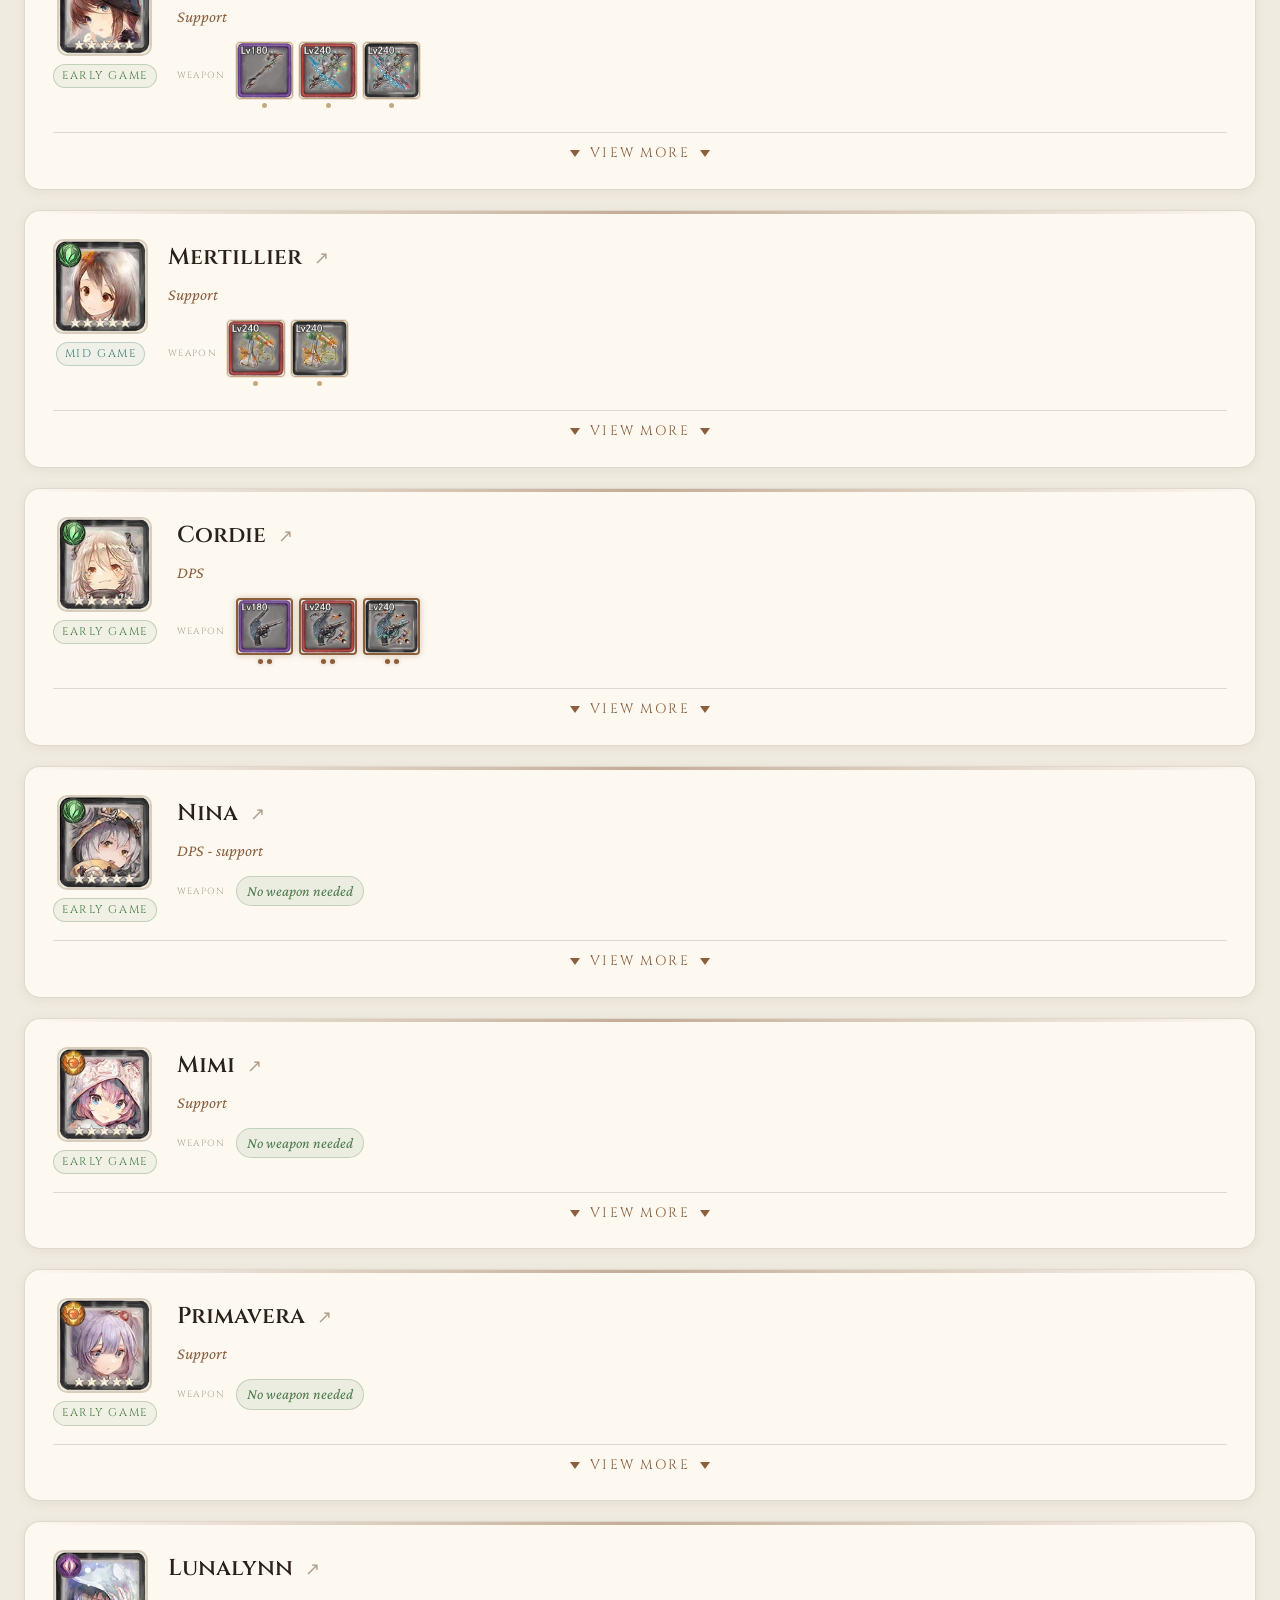
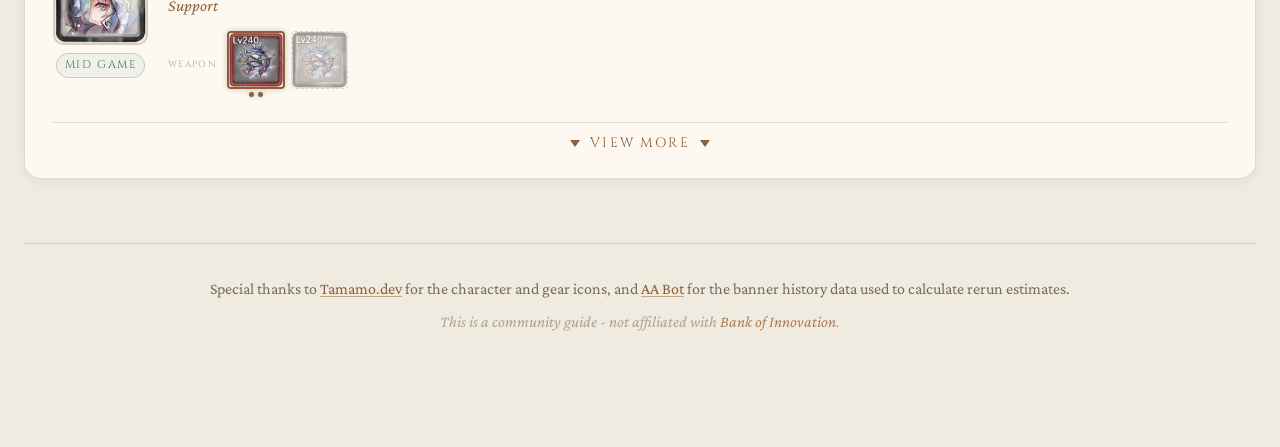
==== commit d8671eae: "base pool guide + ui improvements" ====
--- a/base-pool.html
+++ b/base-pool.html
@@ -7,8 +7,9 @@
     <link rel="preconnect" href="https://fonts.googleapis.com" />
     <link rel="preconnect" href="https://fonts.gstatic.com" crossorigin />
     <link href="https://fonts.googleapis.com/css2?family=Cinzel:wght@400;600;700&family=Crimson+Pro:ital,wght@0,300;0,400;0,600;1,300;1,400&display=swap" rel="stylesheet" />
-    <script src="data/generated-content.js?v=20260828-concepts-cleanup"></script>
-    <link rel="stylesheet" href="style.css?v=20260828-wiki-links">
+    <script src="data/generated-content.js?v=20260828-markdown-links"></script>
+    <script src="scripts/shared-ui.js?v=20260828-compact-legend"></script>
+    <link rel="stylesheet" href="style.css?v=20260828-markdown-links">
 </head>
 <body id="top">
 <a class="back-to-top" href="#top" aria-label="Back to top">↑</a>
@@ -27,6 +28,8 @@
     <div id="base-pool-intro"></div>
 
     <div id="base-pool-overview"></div>
+
+    <div data-guide-legend></div>
 
     <div id="mount"></div>
 
@@ -66,23 +69,56 @@
         if (!weapons || weapons.length === 0) {
             return '<span class="no-weapon-badge">No weapon needed</span>';
         }
-        return weapons.map(function(w) {
+        var icons = weapons.map(function(w) {
             var tierLabel = { optional: 'Optional', recommended: 'Recommended', required: 'Required' }[w.tier] || w.tier;
             var tipText = tierLabel + (w.description ? ' - click for details' : '');
-            var desc = w.description ? '<div class="weapon-desc">' + w.description + '</div>' : '';
             var markerDots = { optional: 0, recommended: 1, required: 2 }[w.tier] || 0;
             var marker = '<div class="weapon-marker ' + w.tier + '" aria-hidden="true">' +
                 Array(markerDots + 1).join('<span></span>') +
                 '</div>';
-            return '<div class="weapon-wrap" onclick="this.classList.toggle(\'active\')">' +
+            return '<button type="button" class="weapon-wrap" onclick="selectWeapon(this)"' +
+                ' data-description="' + encodeURIComponent(w.description || '') + '" aria-expanded="false"' +
+                ' aria-label="' + w.level + ' ' + tierLabel + (w.description ? ', click for details' : '') + '">' +
                 '<div class="weapon-icon ' + w.tier + '">' +
                 imgFB('icons/weapons/' + w.level + '.png', w.level, '') +
                 '</div>' +
                 marker +
                 '<div class="weapon-tooltip">' + tipText + '</div>' +
-                desc +
-                '</div>';
+                '</button>';
         }).join('');
+        return icons + '<div class="weapon-detail-panel" aria-live="polite">' +
+            '<div class="weapon-detail-content"></div>' +
+            '</div>';
+    }
+
+    function selectWeapon(button) {
+        var row = button.closest('.weapons-row');
+        var panel = row.querySelector('.weapon-detail-panel');
+        var content = panel.querySelector('.weapon-detail-content');
+        var wasActive = button.classList.contains('active');
+        row.querySelectorAll('.weapon-wrap.active').forEach(function(activeButton) {
+            activeButton.classList.remove('active');
+            activeButton.setAttribute('aria-expanded', 'false');
+        });
+
+        if (wasActive || !button.dataset.description) {
+            panel.classList.remove('visible');
+            content.textContent = '';
+            return;
+        }
+
+        button.classList.add('active');
+        button.setAttribute('aria-expanded', 'true');
+        content.textContent = decodeURIComponent(button.dataset.description);
+        panel.classList.add('visible');
+    }
+
+    function renderStageBadge(stage) {
+        if (!stage) return '';
+        var labels = { early: 'Early Game', mid: 'Mid Game', end: 'End Game' };
+        return '<div class="stage-badges">' +
+            '<span class="stage-badge ' + stage + '">' + (labels[stage] || stage) + '</span>' +
+            '</div>';
     }
 
     function renderUnitName(unit) {
@@ -93,10 +129,56 @@
         return '<div class="unit-name-row"><div class="unit-name">' + unit.name + '</div>' + wikiLink + '</div>';
     }
 
+    function basePoolUnitAnchors() {
+        var anchors = {};
+        BASE_POOL_UNITS.forEach(function(unit) {
+            anchors[unit.id] = unitAnchor(unit);
+            anchors[unit.name] = unitAnchor(unit);
+            (unit.aliases || []).forEach(function(alias) {
+                anchors[alias.id] = unitAnchor(unit);
+                anchors[alias.name] = unitAnchor(unit);
+            });
+        });
+        return anchors;
+    }
+
+    function renderTeams(teams) {
+        if (!teams || !teams.length) return '';
+        var anchors = basePoolUnitAnchors();
+        var rows = teams.map(function(team) {
+            var slots = team.slots.map(function(slot) {
+                var icon = '<div class="team-slot">' +
+                    imgFB('icons/units/' + slot.id + '.png', slot.name,
+                        '<div class="slot-placeholder" style="display:none"></div>') +
+                    '</div>';
+                var target = anchors[slot.id] || anchors[slot.name];
+                if (target) {
+                    icon = '<a class="team-slot-link" href="#' + target + '" aria-label="Go to ' + slot.name + '">' +
+                        icon +
+                        '</a>';
+                }
+                return '<div class="tip-icon">' +
+                    icon +
+                    '<div class="tip">' + slot.name + '</div>' +
+                    '</div>';
+            }).join('');
+            var label = team.label
+                ? '<span class="team-label">' + team.label + '</span>'
+                : '';
+            return '<div class="team-row">' + slots + label + '</div>';
+        }).join('');
+        return '<div class="teams-section">' +
+            '<div class="row-label">Team Examples</div>' + rows +
+            '</div>';
+    }
+
     function renderCard(unit) {
         return '<div class="unit-card base-pool-card" id="' + unitAnchor(unit) + '">' +
             '<div class="unit-top">' +
+            '<div class="unit-portrait">' +
             unitIcon(unit.id) +
+            renderStageBadge(unit.stage) +
+            '</div>' +
             '<div class="unit-meta">' +
             renderUnitName(unit) +
             '<div class="unit-role">' + unit.role +
@@ -111,6 +193,7 @@
             '<div class="card-divider"></div>' +
             '<details class="unit-details">' +
             '<summary><span class="closed-label">View More</span><span class="open-label">View Less</span></summary>' +
+            renderTeams(unit.teams) +
             '<div class="unit-desc">' + unit.desc.trim() + '</div>' +
             '</details>' +
             '</div>';
--- a/style.css
+++ b/style.css
@@ -358,8 +358,24 @@
 .no-weapon-badge { font-size: .75rem; color: var(--sage); font-style: italic; padding: 2px 10px; background: rgba(74,122,74,.09); border: 1px solid rgba(74,122,74,.25); border-radius: 999px; }
 
 /* Weapon icon wrapper — tooltip lives here */
-.weapon-wrap { position: relative; display: inline-flex; flex-direction: column; align-items: center; gap: 3px; }
+.weapon-wrap {
+    position: relative;
+    display: inline-flex;
+    flex: 0 0 auto;
+    flex-direction: column;
+    align-items: center;
+    gap: 3px;
+    margin: 0;
+    padding: 0;
+    border: 0;
+    background: transparent;
+    color: inherit;
+    font: inherit;
+    cursor: pointer;
+}
+.weapon-wrap:focus-visible { outline: 2px solid var(--sepia); outline-offset: 3px; border-radius: 4px; }
 .weapon-wrap:hover .weapon-tooltip { opacity: 1; transform: translateY(0); pointer-events: none; }
+.weapon-wrap.active .weapon-tooltip { opacity: 0; }
 
 .weapon-icon {
     width: 2.875rem; height: 2.875rem; border-radius: 4px;
@@ -418,20 +434,38 @@
 /*  content: ''; position: absolute; top: 100%; left: 50%; transform: translateX(-50%);*/
 /*  border: 4px solid transparent; border-top-color: var(--ink);*/
 /*}*/
-.weapon-desc {
-    display: none;
+.weapon-detail-panel {
+    flex: 0 0 100%;
+    min-width: 0;
+    display: grid;
+    grid-template-rows: 0fr;
+    opacity: 0;
+    margin-top: 0;
+    transition: grid-template-rows .2s ease, opacity .15s ease, margin-top .2s ease;
+}
+.weapon-detail-panel.visible {
+    grid-template-rows: 1fr;
+    opacity: 1;
+    margin-top: 5px;
+}
+.weapon-detail-content {
+    min-height: 0;
+    overflow: hidden;
     font-family: 'Crimson Pro', serif;
     font-size: 0.85rem;
     font-style: italic;
     color: var(--ink-light);
-    margin-top: 8px;
-    padding: 8px 12px;
+    padding: 0 12px;
     background: var(--bg-card-alt);
-    border-left: 2px solid var(--cat, var(--sepia));
+    border-left: 0 solid var(--cat, var(--sepia));
     border-radius: 0 4px 4px 0;
     line-height: 1.5;
-}
-.weapon-wrap.active .weapon-desc { display: block; }
+    transition: padding .2s ease, border-left-width .2s ease;
+}
+.weapon-detail-panel.visible .weapon-detail-content {
+    padding: 8px 12px;
+    border-left-width: 2px;
+}
 .weapon-wrap.active .weapon-icon { border-color: var(--sepia); box-shadow: 0 0 8px rgba(139,94,60,.4); }
 
 /* ── Divider ── */
@@ -568,6 +602,9 @@
 .unit-desc { font-size: .95rem; color: var(--ink-mid); line-height: 1.7; }
 .unit-desc strong { color: var(--ink); font-weight: 600; }
 .unit-desc em     { color: var(--sepia); font-style: italic; }
+.markdown-link { color: var(--teal); text-decoration: none; border-bottom: 1px solid rgba(58,122,114,.4); }
+.markdown-link:hover { color: var(--sepia); border-bottom-color: var(--sepia); }
+.markdown-link:focus-visible { outline: 2px solid var(--teal); outline-offset: 2px; }
 .unit-desc p + p {
     margin-top: 0.75rem;
 }
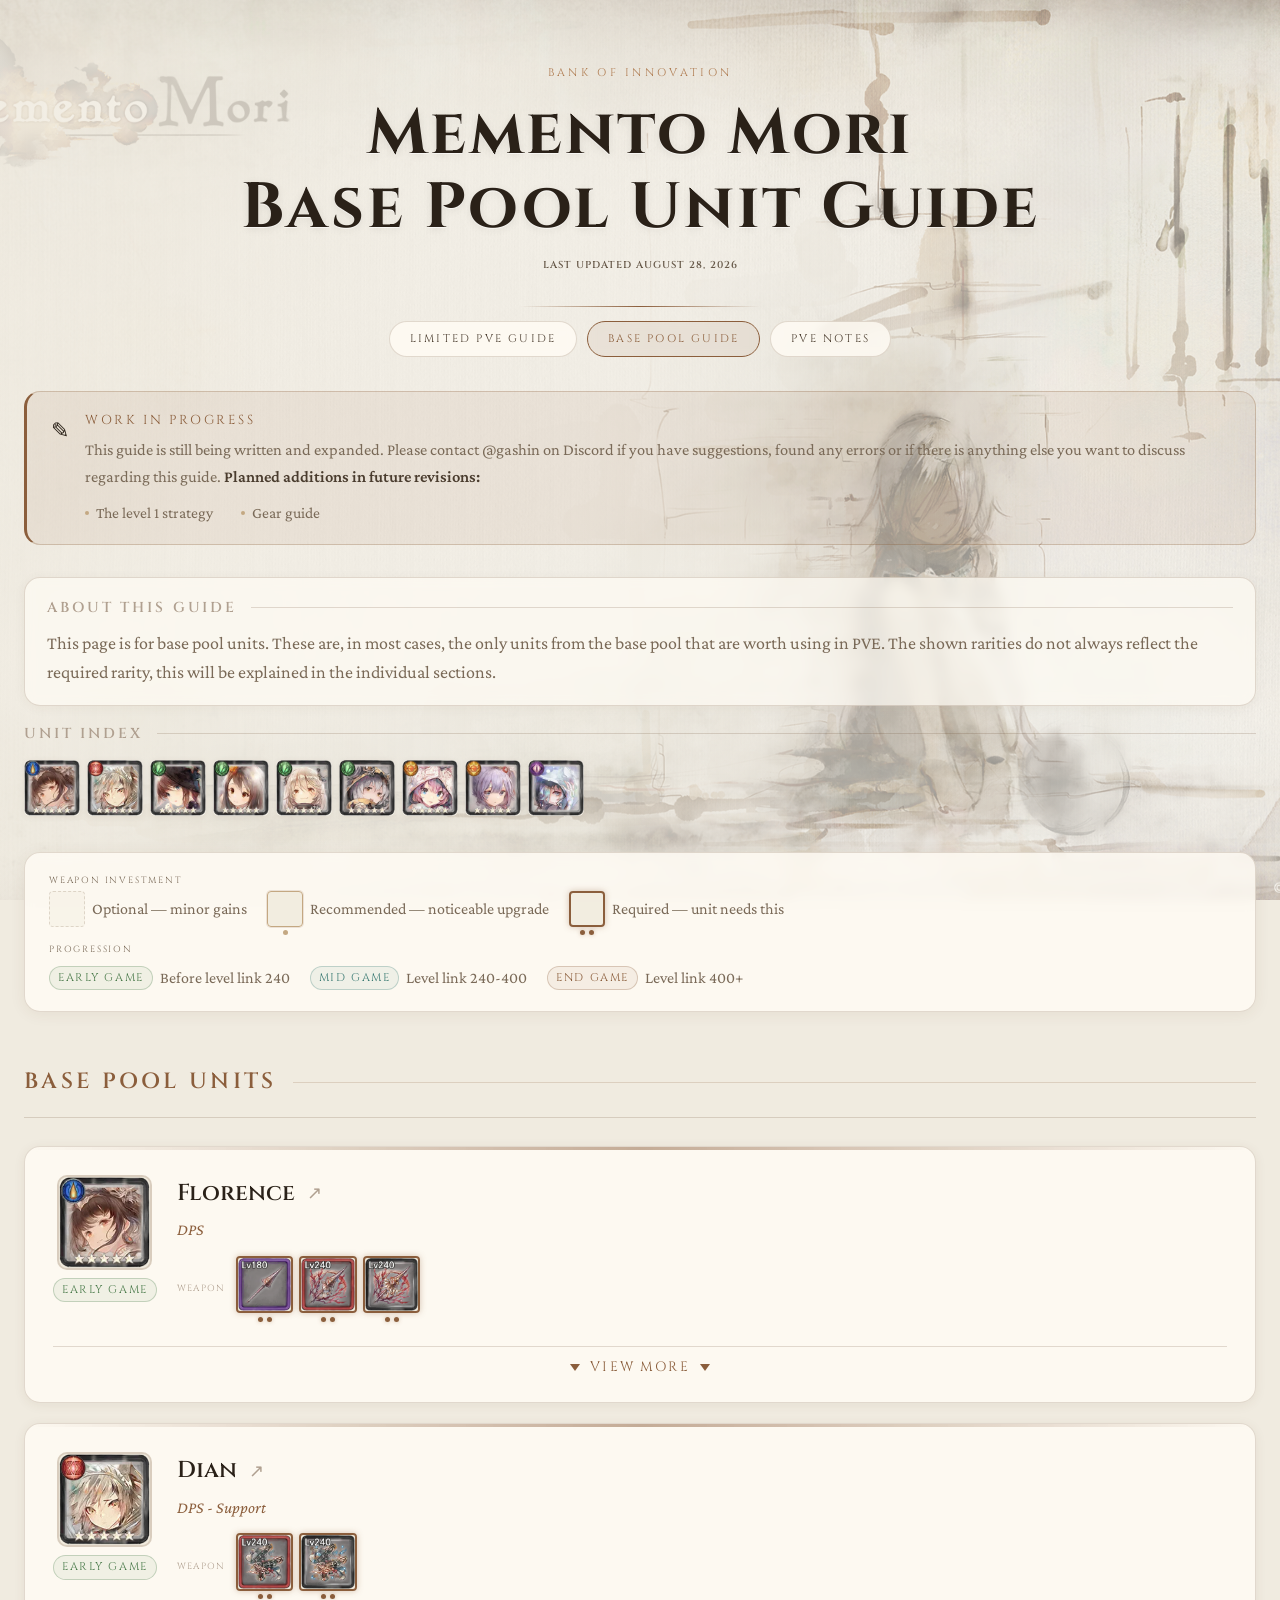
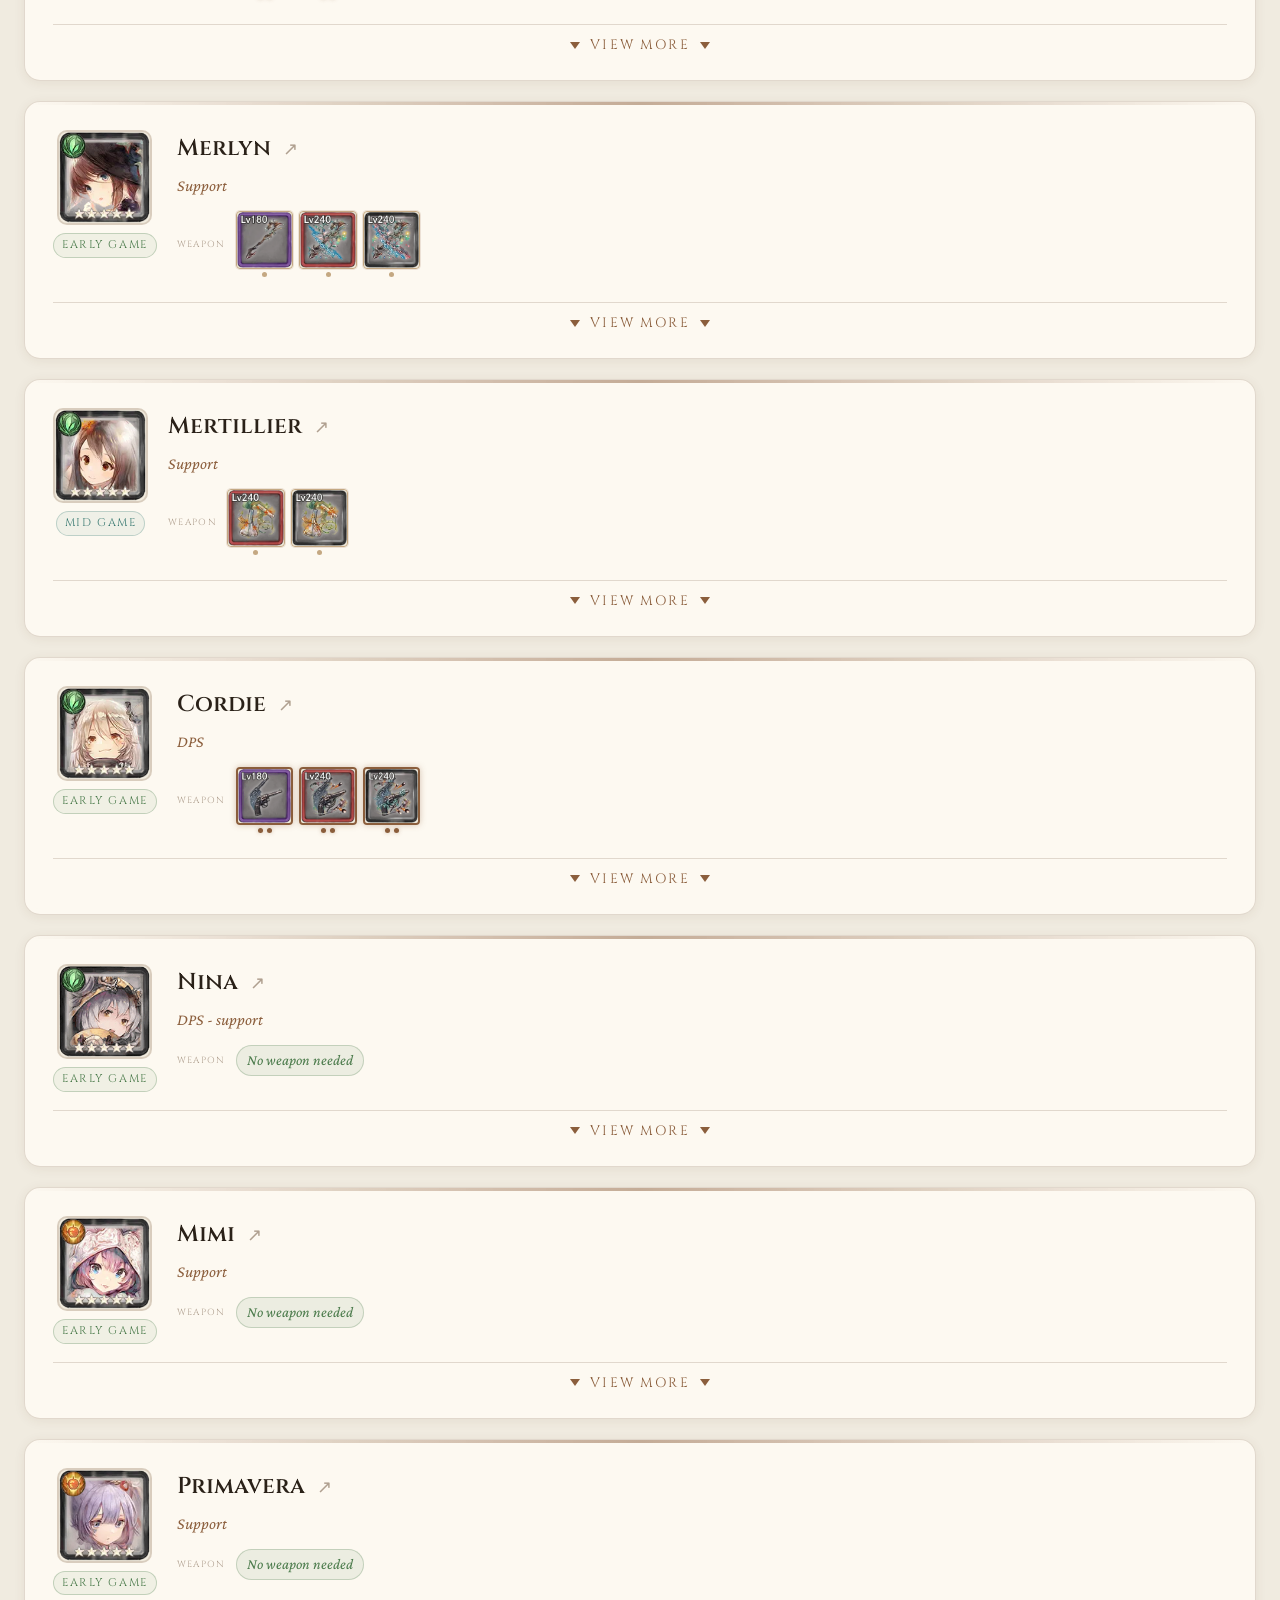
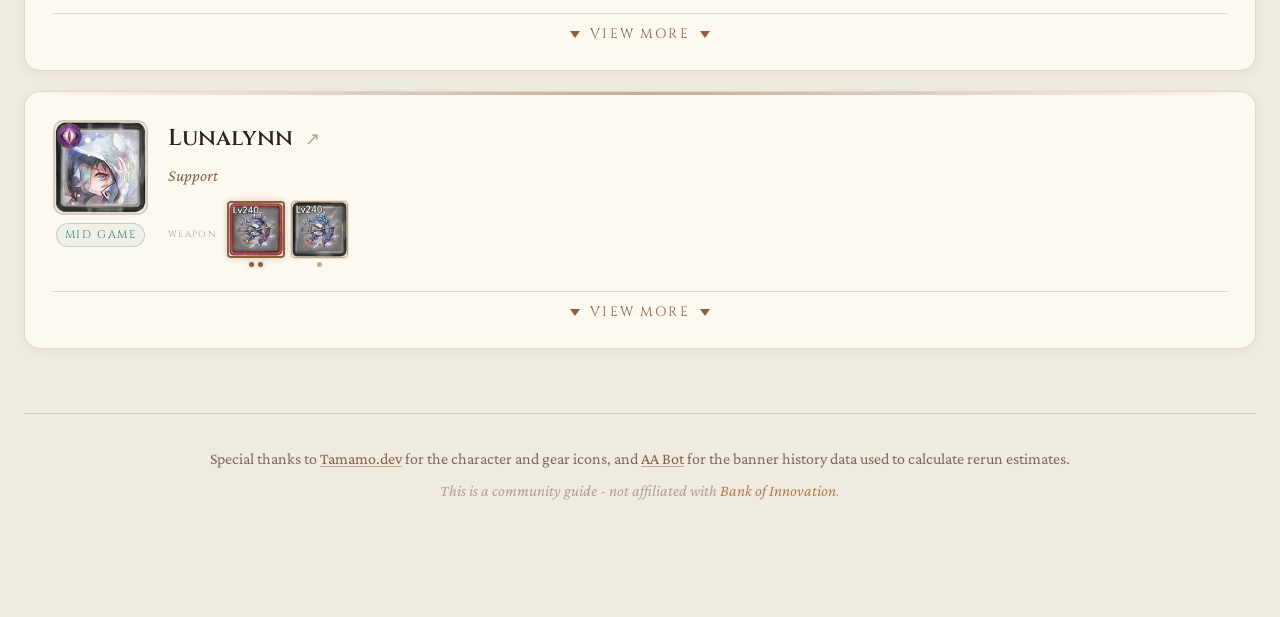
==== commit e1aa31f2: "removed redundant section badges" ====
--- a/base-pool.html
+++ b/base-pool.html
@@ -271,7 +271,6 @@
         '<section class="section-block base-pool-section" data-cat="general">' +
         '<div class="section-header">' +
         '<h2>Base Pool Units</h2>' +
-        '<span class="section-pill">Permanent Pool</span>' +
         '<div class="section-line"></div>' +
         '</div>' +
         '<div class="unit-grid">' + BASE_POOL_UNITS.map(renderCard).join('') + '</div>' +
--- a/style.css
+++ b/style.css
@@ -269,7 +269,6 @@
 .section-block[data-cat="mention"] { --cat: var(--sage);  --cat-dim: var(--sage-dim);  }
 .section-header { display: flex; align-items: center; gap: 16px; margin-bottom: 28px; padding-bottom: 16px; border-bottom: 1px solid var(--border); }
 .section-header h2 { font-family: 'Cinzel',serif; font-size: 1.1rem; letter-spacing: .15em; text-transform: uppercase; font-weight: 600; color: var(--cat); }
-.section-pill { font-family: 'Cinzel',serif; font-size: 9px; letter-spacing: .2em; text-transform: uppercase; padding: 4px 12px; border-radius: 999px; border: 1px solid var(--cat); color: var(--cat); background: color-mix(in srgb,var(--cat) 8%,transparent); }
 .section-line { flex: 1; height: 1px; background: var(--cat); opacity: .2; }
 
 /* ── Cards ── */
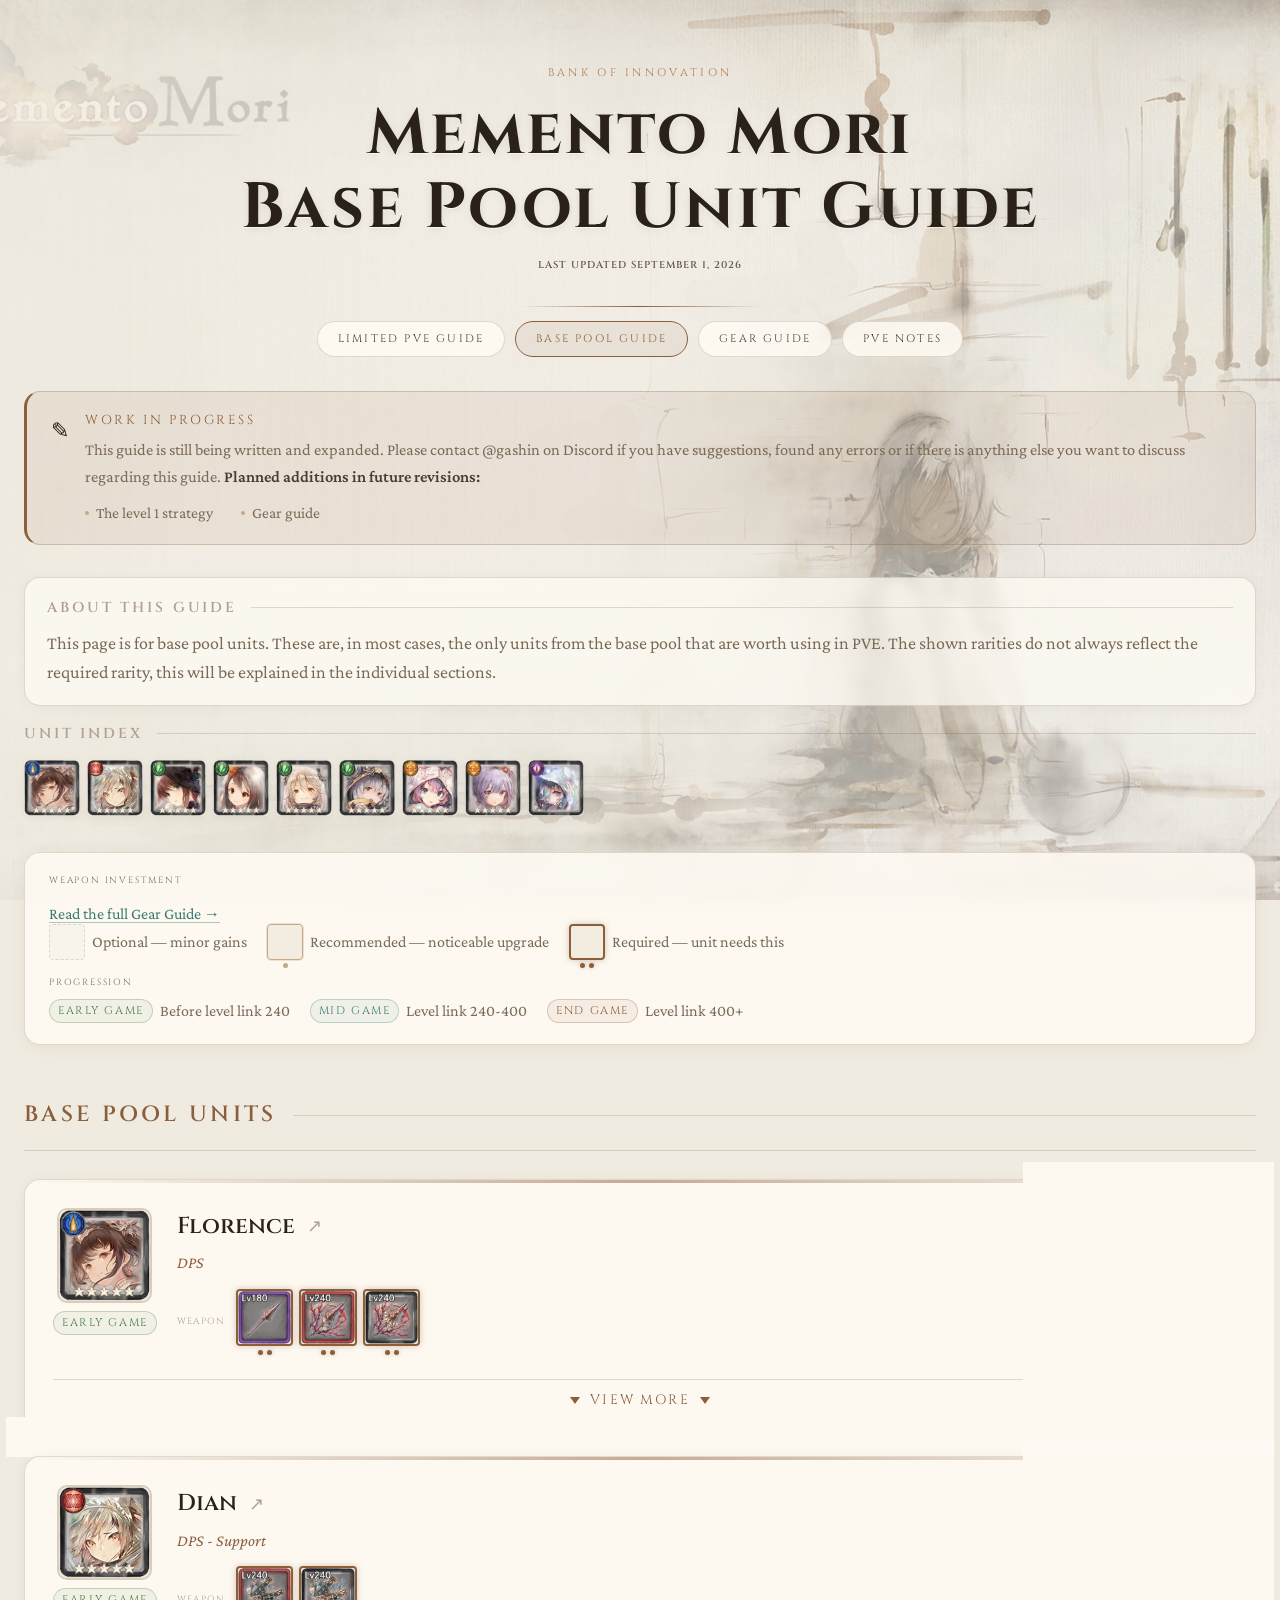
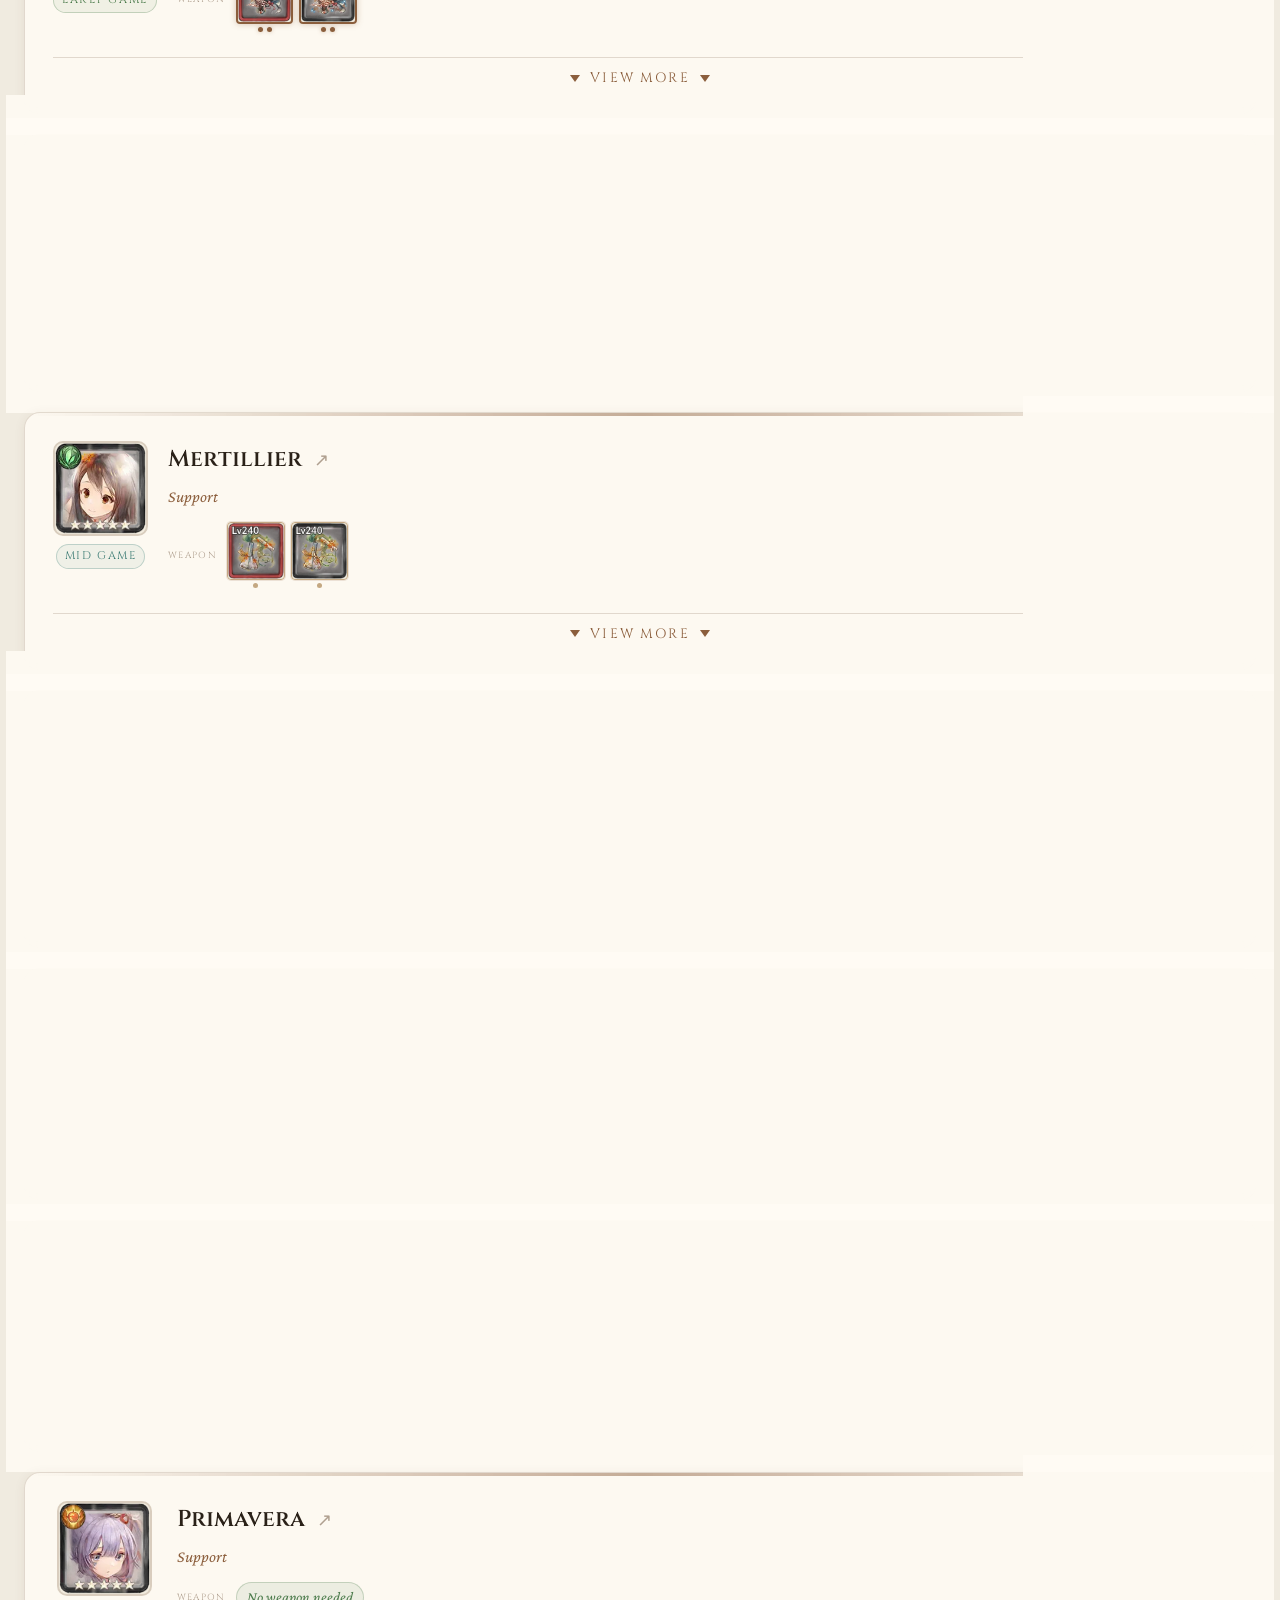
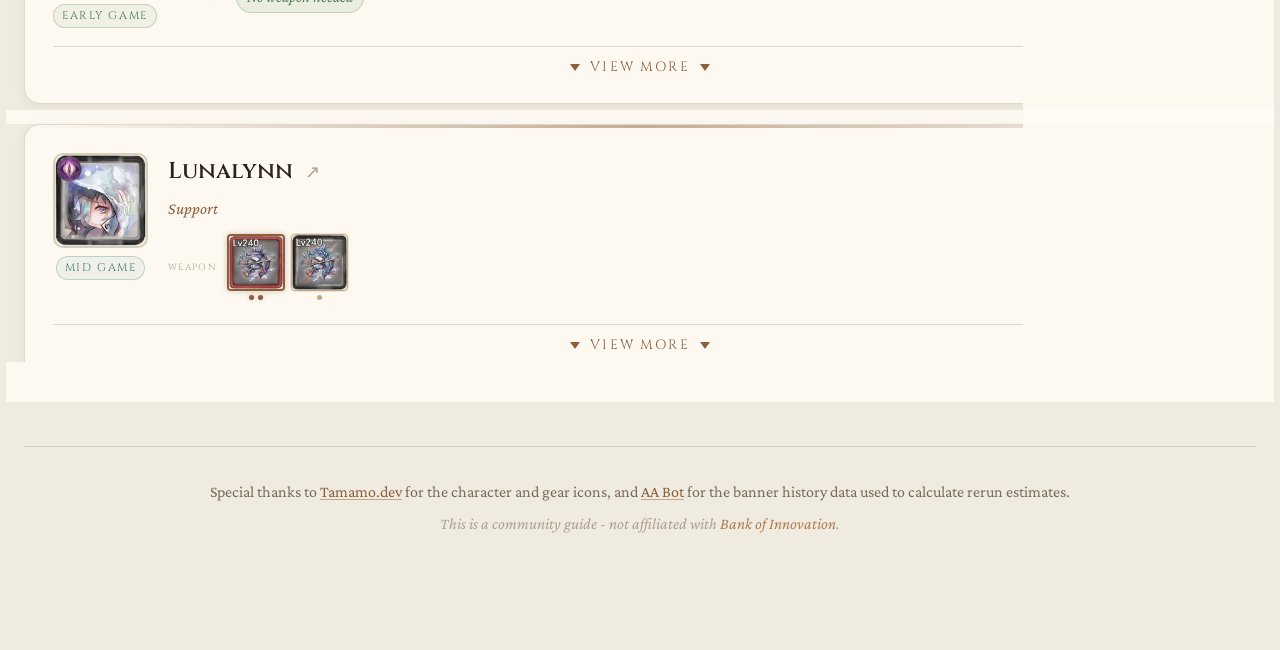
==== commit 05f9beba: "added gear guide" ====
--- a/base-pool.html
+++ b/base-pool.html
@@ -7,9 +7,9 @@
     <link rel="preconnect" href="https://fonts.googleapis.com" />
     <link rel="preconnect" href="https://fonts.gstatic.com" crossorigin />
     <link href="https://fonts.googleapis.com/css2?family=Cinzel:wght@400;600;700&family=Crimson+Pro:ital,wght@0,300;0,400;0,600;1,300;1,400&display=swap" rel="stylesheet" />
-    <script src="data/generated-content.js?v=20260828-markdown-links"></script>
-    <script src="scripts/shared-ui.js?v=20260828-compact-legend"></script>
-    <link rel="stylesheet" href="style.css?v=20260828-markdown-links">
+    <script src="data/generated-content.js?v=20260828-video-clears"></script>
+    <script src="scripts/shared-ui.js?v=20260828-video-clears"></script>
+    <link rel="stylesheet" href="style.css?v=20260828-video-clears">
 </head>
 <body id="top">
 <a class="back-to-top" href="#top" aria-label="Back to top">↑</a>
@@ -20,6 +20,7 @@
     <nav class="nav page-nav">
         <a href="index.html">Limited PvE Guide</a>
         <a href="base-pool.html" aria-current="page">Base Pool Guide</a>
+        <a href="gear.html">Gear Guide</a>
         <a href="concepts.html">PvE Notes</a>
     </nav>
 
@@ -165,7 +166,9 @@
             var label = team.label
                 ? '<span class="team-label">' + team.label + '</span>'
                 : '';
-            return '<div class="team-row">' + slots + label + '</div>';
+            var video = GuideUI.videoLinkHtml(team.video, team.label || 'this team clear', 'team-video-link');
+            var meta = label || video ? '<div class="team-meta">' + label + video + '</div>' : '';
+            return '<div class="team-row">' + slots + meta + '</div>';
         }).join('');
         return '<div class="teams-section">' +
             '<div class="row-label">Team Examples</div>' + rows +
--- a/style.css
+++ b/style.css
@@ -520,6 +520,7 @@
 .team-row { display: flex; align-items: center; gap: 6px; margin-bottom: 8px; }
 .team-row:last-child { margin-bottom: 0; }
 .team-sep { color: var(--ink-faint); font-size: 12px; margin: 0 2px; }
+.team-meta { display: flex; align-items: center; gap: 7px; margin-left: 10px; min-width: 0; }
 
 .team-slot {
     width: 2.875rem; height: 2.875rem; border-radius: 4px;
@@ -768,10 +769,34 @@
     letter-spacing: 0.12em;
     text-transform: uppercase;
     color: var(--ink-faint);
-    margin-left: 10px;
+    margin-left: 0;
     align-self: center;
 }
 
+.video-link {
+    width: 1.55rem;
+    height: 1.55rem;
+    display: inline-flex;
+    align-items: center;
+    justify-content: center;
+    flex: 0 0 auto;
+    border: 1px solid color-mix(in srgb, var(--ruby) 55%, var(--border));
+    border-radius: 50%;
+    color: var(--ruby);
+    background: color-mix(in srgb, var(--ruby) 6%, var(--bg-card));
+    font-size: .58rem;
+    line-height: 1;
+    text-decoration: none;
+    transition: color .2s, background .2s, border-color .2s, transform .2s;
+}
+.video-link:hover,
+.video-link:focus-visible {
+    color: #fff;
+    background: var(--ruby);
+    border-color: var(--ruby);
+    transform: translateY(-1px);
+}
+.video-link span { margin-left: .08rem; }
 .unit-desc p strong:first-child {
     color: var(--sepia);
     font-family: 'Cinzel', serif;
@@ -795,7 +820,6 @@
         height: 2.55rem;
     }
     .team-label {
-        grid-column: 1 / -1;
         margin: 0;
         max-width: 100%;
         font-size: .5rem;
@@ -804,4 +828,9 @@
         overflow-wrap: anywhere;
         align-self: start;
     }
-}
+    .team-meta {
+        grid-column: 1 / -1;
+        margin: 0;
+        min-height: 1.55rem;
+    }
+}
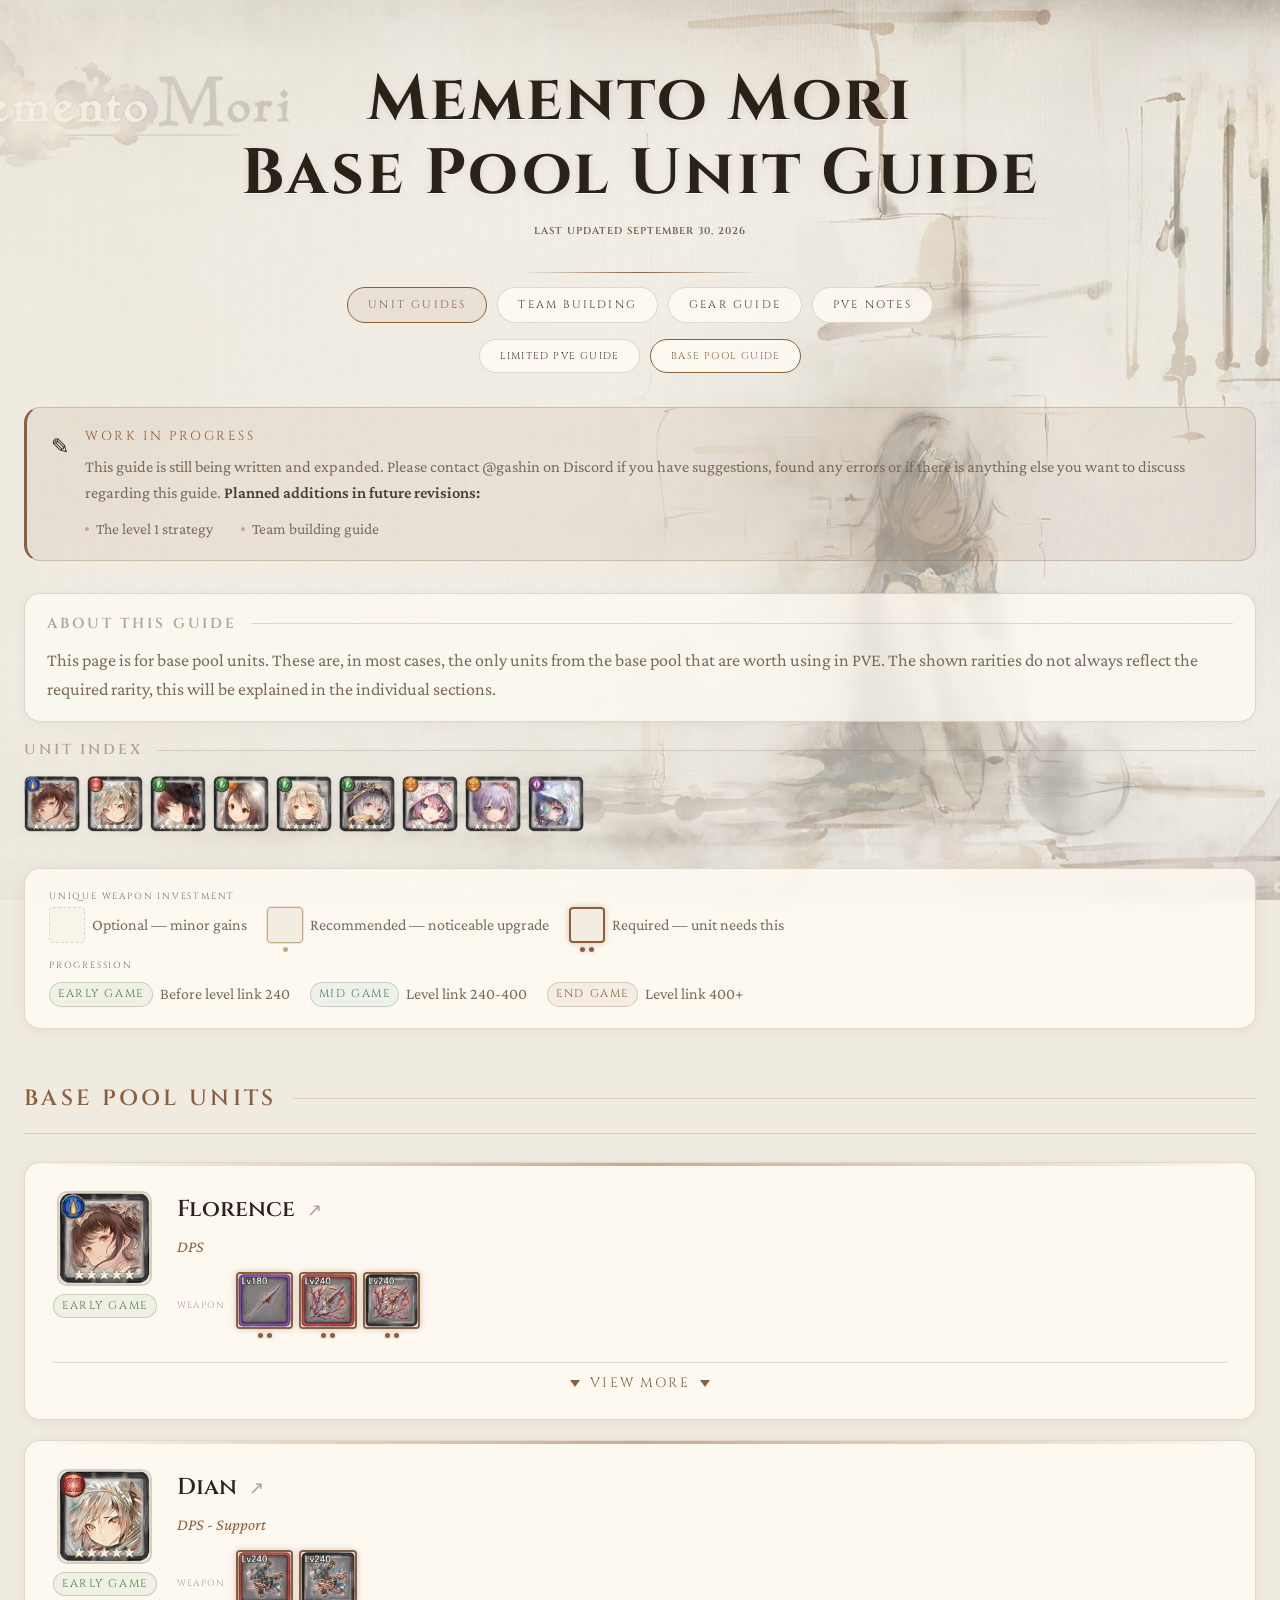
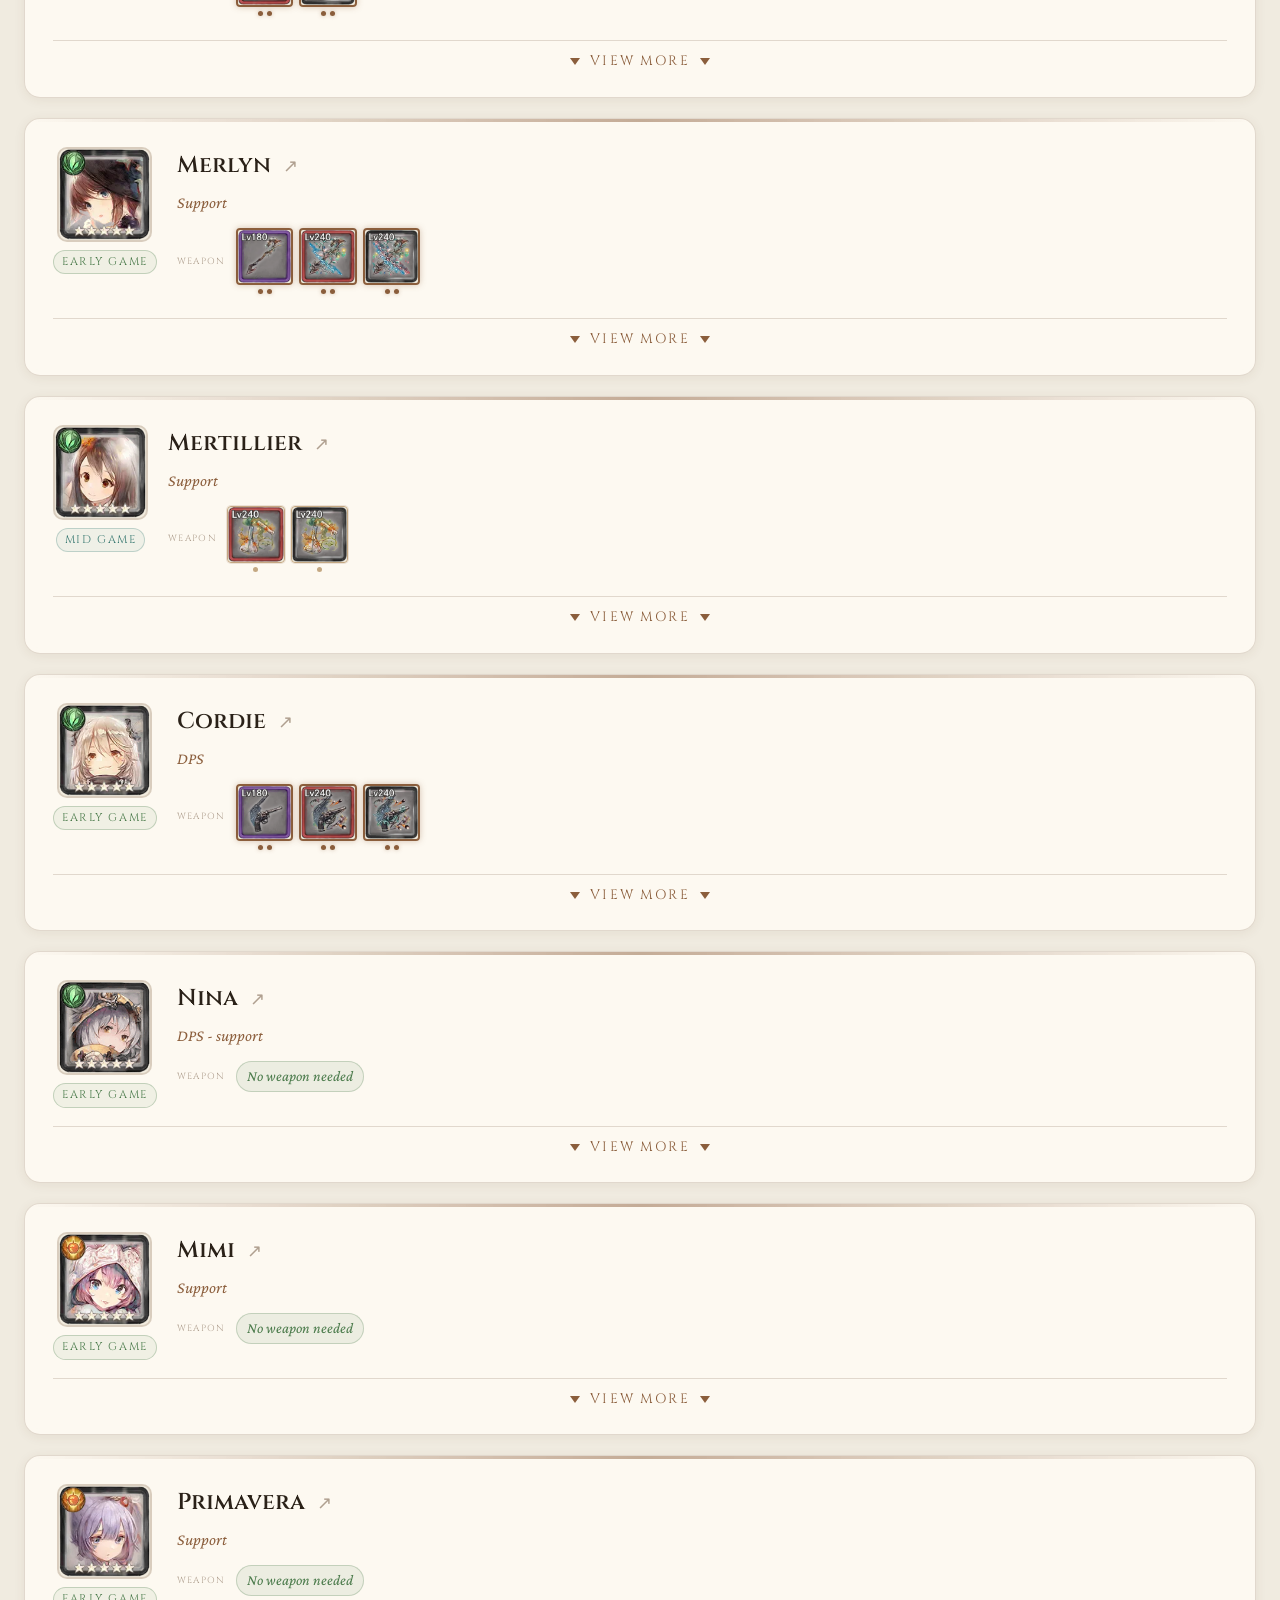
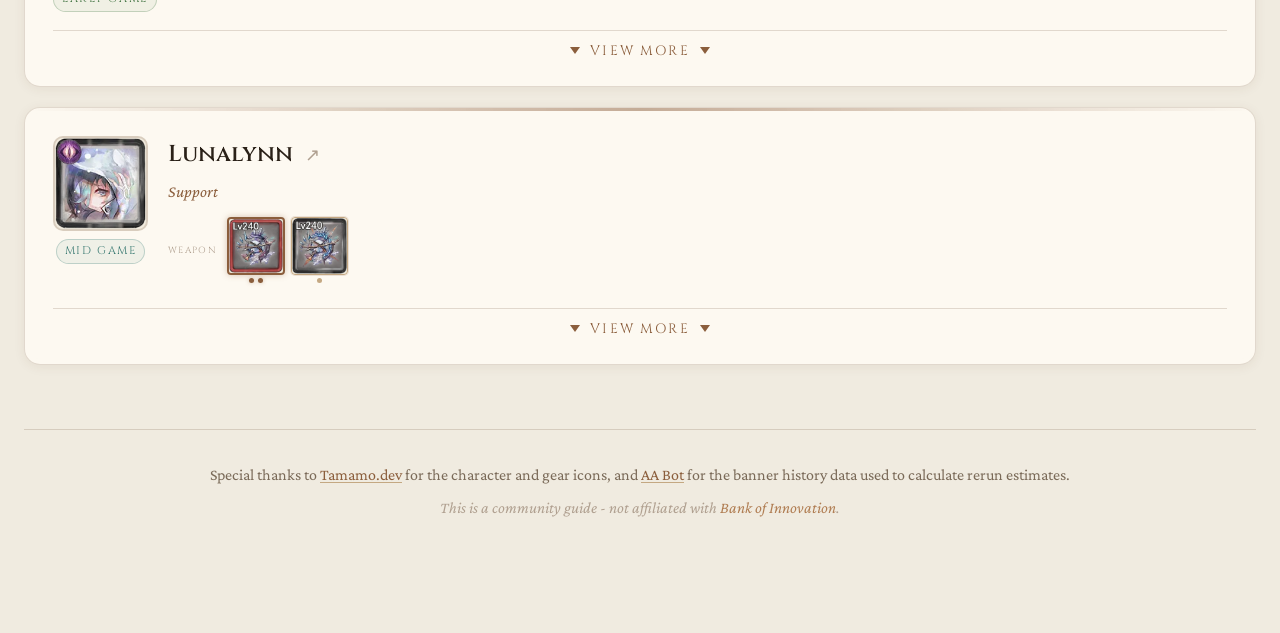
==== commit 47fa76f5: "small ui fixes" ====
--- a/base-pool.html
+++ b/base-pool.html
@@ -1,71 +1,71 @@
-<!DOCTYPE html>
-<html lang="en">
-<head>
-    <meta charset="UTF-8" />
-    <meta name="viewport" content="width=device-width, initial-scale=1.0" />
-    <title>Memento Mori - Base Pool Unit Guide</title>
-    <link rel="preconnect" href="https://fonts.googleapis.com" />
-    <link rel="preconnect" href="https://fonts.gstatic.com" crossorigin />
-    <link href="https://fonts.googleapis.com/css2?family=Cinzel:wght@400;600;700&family=Crimson+Pro:ital,wght@0,300;0,400;0,600;1,300;1,400&display=swap" rel="stylesheet" />
+<!DOCTYPE html>
+<html lang="en">
+<head>
+    <meta charset="UTF-8" />
+    <meta name="viewport" content="width=device-width, initial-scale=1.0" />
+    <title>Memento Mori - Base Pool Unit Guide</title>
+    <link rel="preconnect" href="https://fonts.googleapis.com" />
+    <link rel="preconnect" href="https://fonts.gstatic.com" crossorigin />
+    <link href="https://fonts.googleapis.com/css2?family=Cinzel:wght@400;600;700&family=Crimson+Pro:ital,wght@0,300;0,400;0,600;1,300;1,400&display=swap" rel="stylesheet" />
     <script src="data/generated-content.js?v=20260828-video-clears"></script>
-    <script src="scripts/shared-ui.js?v=20260828-video-clears"></script>
+    <script src="scripts/shared-ui.js?v=20260930-navigation"></script>
     <link rel="stylesheet" href="style.css?v=20260828-video-clears">
-</head>
-<body id="top">
-<a class="back-to-top" href="#top" aria-label="Back to top">↑</a>
-<div class="page-wrap">
-
-    <header id="site-header"></header>
-
-    <nav class="nav page-nav">
-        <a href="index.html">Limited PvE Guide</a>
-        <a href="base-pool.html" aria-current="page">Base Pool Guide</a>
+</head>
+<body id="top">
+<a class="back-to-top" href="#top" aria-label="Back to top">↑</a>
+<div class="page-wrap">
+
+    <header id="site-header"></header>
+
+    <nav class="nav page-nav">
+        <a href="index.html">Limited PvE Guide</a>
+        <a href="base-pool.html" aria-current="page">Base Pool Guide</a>
         <a href="gear.html">Gear Guide</a>
         <a href="concepts.html">PvE Notes</a>
-    </nav>
-
-    <div id="wip-banner"></div>
-
-    <div id="base-pool-intro"></div>
-
+    </nav>
+
+    <div id="wip-banner"></div>
+
+    <div id="base-pool-intro"></div>
+
     <div id="base-pool-overview"></div>
 
     <div data-guide-legend></div>
 
     <div id="mount"></div>
-
-    <footer id="site-footer"></footer>
-
-</div>
-
-<script>
-    function textHtml(text) {
-        return String(text || '').replace(/\n/g, '<br>');
-    }
-
-    function imgFB(src, alt, fb) {
-        return '<img src="' + src + '" alt="' + alt + '" data-fallback-image>' + fb;
-    }
-
-    document.addEventListener('error', function(event) {
-        var image = event.target;
-        if (!image.matches || !image.matches('img[data-fallback-image]')) return;
-        image.style.display = 'none';
-        if (image.nextElementSibling) image.nextElementSibling.style.display = 'flex';
-    }, true);
-
-    function unitAnchor(unit) {
-        return 'unit-' + unit.id;
-    }
-
-    function unitIcon(id, size) {
-        size = size || '4.75rem';
-        return '<div class="unit-icon" style="width:' + size + ';height:' + size + '">' +
-            imgFB('icons/units/' + id + '.png', id,
-                '<div class="placeholder-label" style="display:none">Unit<br>Icon</div>') +
-            '</div>';
-    }
-
+
+    <footer id="site-footer"></footer>
+
+</div>
+
+<script>
+    function textHtml(text) {
+        return String(text || '').replace(/\n/g, '<br>');
+    }
+
+    function imgFB(src, alt, fb) {
+        return '<img src="' + src + '" alt="' + alt + '" data-fallback-image>' + fb;
+    }
+
+    document.addEventListener('error', function(event) {
+        var image = event.target;
+        if (!image.matches || !image.matches('img[data-fallback-image]')) return;
+        image.style.display = 'none';
+        if (image.nextElementSibling) image.nextElementSibling.style.display = 'flex';
+    }, true);
+
+    function unitAnchor(unit) {
+        return 'unit-' + unit.id;
+    }
+
+    function unitIcon(id, size) {
+        size = size || '4.75rem';
+        return '<div class="unit-icon" style="width:' + size + ';height:' + size + '">' +
+            imgFB('icons/units/' + id + '.png', id,
+                '<div class="placeholder-label" style="display:none">Unit<br>Icon</div>') +
+            '</div>';
+    }
+
     function renderWeapons(weapons) {
         if (!weapons || weapons.length === 0) {
             return '<span class="no-weapon-badge">No weapon needed</span>';
@@ -184,107 +184,106 @@
             '</div>' +
             '<div class="unit-meta">' +
             renderUnitName(unit) +
-            '<div class="unit-role">' + unit.role +
-            (unit.scalable ? ' <span class="copies-badge">&#8679; scales with copies</span>' : '') +
-            '</div>' +
-            '<div class="weapons-row">' +
-            '<span class="weapons-label">Weapon</span>' +
-            renderWeapons(unit.weapons) +
-            '</div>' +
-            '</div>' +
-            '</div>' +
-            '<div class="card-divider"></div>' +
+            '<div class="unit-role">' + unit.role +
+            (unit.scalable ? ' <span class="copies-badge">&#8679; scales with copies</span>' : '') +
+            '</div>' +
+            '<div class="weapons-row">' +
+            '<span class="weapons-label">Weapon</span>' +
+            renderWeapons(unit.weapons) +
+            '</div>' +
+            '</div>' +
+            '</div>' +
+            '<div class="card-divider"></div>' +
             '<details class="unit-details">' +
             '<summary><span class="closed-label">View More</span><span class="open-label">View Less</span></summary>' +
             renderTeams(unit.teams) +
             '<div class="unit-desc">' + unit.desc.trim() + '</div>' +
             '</details>' +
             '</div>';
-    }
-
-    function renderHeader() {
-        document.getElementById('site-header').innerHTML =
-            '<p class="header-eyebrow">' + BASE_POOL_CONTENT.header.eyebrow + '</p>' +
-            '<h1>' + textHtml(BASE_POOL_CONTENT.header.title) + '</h1>' +
-            '<p class="header-sub">' + BASE_POOL_CONTENT.header.subtitle + '</p>' +
-            '<p class="last-updated">Last updated ' + SITE_CONTENT.lastUpdated + '</p>';
-    }
-
-    function renderIntro() {
-        document.getElementById('base-pool-intro').innerHTML =
-            '<section class="base-guide-intro">' +
-            '<div class="overview-header">' +
-            '<h2>' + BASE_POOL_CONTENT.intro.title + '</h2>' +
-            '<div class="overview-line"></div>' +
-            '</div>' +
-            '<div class="base-guide-intro-text">' + BASE_POOL_CONTENT.intro.text + '</div>' +
-            '</section>';
-    }
-
-    function renderWip() {
-        var wip = SITE_CONTENT.wip;
-        document.getElementById('wip-banner').innerHTML =
-            '<div class="wip-banner">' +
-            '<div class="wip-icon">&#9998;</div>' +
-            '<div class="wip-body">' +
-            '<div class="wip-title">' + wip.title + '</div>' +
-            '<div class="wip-text">' + wip.text + '</div>' +
-            '<ul class="wip-list">' + wip.items.map(function(item) {
-                return '<li>' + item + '</li>';
-            }).join('') + '</ul>' +
-            '</div>' +
-            '</div>';
-    }
-
-    function renderOverview() {
-        document.getElementById('base-pool-overview').innerHTML =
-            '<div class="unit-overview">' +
-            '<div class="overview-header">' +
-            '<h2>Unit Index</h2>' +
-            '<div class="overview-line"></div>' +
-            '</div>' +
-            '<div class="overview-icons base-overview-icons">' +
-            BASE_POOL_UNITS.map(function(unit) {
-                return '<a class="overview-icon tip-icon" href="#' + unitAnchor(unit) + '" aria-label="' + unit.name + '">' +
-                    imgFB('icons/units/' + unit.id + '.png', unit.name,
-                        '<div class="overview-placeholder" style="display:none">?</div>') +
-                    '<span class="tip">' + unit.name + '</span>' +
-                    '</a>';
-            }).join('') +
-            '</div>' +
-            '</div>';
-    }
-
-    function renderFooter() {
-        document.getElementById('site-footer').innerHTML =
-            '<p class="footer-credits">' + BASE_POOL_CONTENT.footer.credits + '</p>' +
-            '<p>' + BASE_POOL_CONTENT.footer.disclaimer + ' <span>' + BASE_POOL_CONTENT.footer.brand + '</span>.</p>';
-    }
-
-    function setupBackToTop() {
-        var button = document.querySelector('.back-to-top');
-        function updateButton() {
-            button.classList.toggle('visible', window.scrollY > 500);
-        }
-        window.addEventListener('scroll', updateButton, { passive: true });
-        updateButton();
-    }
-
-    document.getElementById('mount').innerHTML =
-        '<section class="section-block base-pool-section" data-cat="general">' +
+    }
+
+    function renderHeader() {
+        document.getElementById('site-header').innerHTML =+            '<h1>' + textHtml(BASE_POOL_CONTENT.header.title) + '</h1>' +
+            '<p class="header-sub">' + BASE_POOL_CONTENT.header.subtitle + '</p>' +
+            '<p class="last-updated">Last updated ' + SITE_CONTENT.lastUpdated + '</p>';
+    }
+
+    function renderIntro() {
+        document.getElementById('base-pool-intro').innerHTML =
+            '<section class="base-guide-intro">' +
+            '<div class="overview-header">' +
+            '<h2>' + BASE_POOL_CONTENT.intro.title + '</h2>' +
+            '<div class="overview-line"></div>' +
+            '</div>' +
+            '<div class="base-guide-intro-text">' + BASE_POOL_CONTENT.intro.text + '</div>' +
+            '</section>';
+    }
+
+    function renderWip() {
+        var wip = SITE_CONTENT.wip;
+        document.getElementById('wip-banner').innerHTML =
+            '<div class="wip-banner">' +
+            '<div class="wip-icon">&#9998;</div>' +
+            '<div class="wip-body">' +
+            '<div class="wip-title">' + wip.title + '</div>' +
+            '<div class="wip-text">' + wip.text + '</div>' +
+            '<ul class="wip-list">' + wip.items.map(function(item) {
+                return '<li>' + item + '</li>';
+            }).join('') + '</ul>' +
+            '</div>' +
+            '</div>';
+    }
+
+    function renderOverview() {
+        document.getElementById('base-pool-overview').innerHTML =
+            '<div class="unit-overview">' +
+            '<div class="overview-header">' +
+            '<h2>Unit Index</h2>' +
+            '<div class="overview-line"></div>' +
+            '</div>' +
+            '<div class="overview-icons base-overview-icons">' +
+            BASE_POOL_UNITS.map(function(unit) {
+                return '<a class="overview-icon tip-icon" href="#' + unitAnchor(unit) + '" aria-label="' + unit.name + '">' +
+                    imgFB('icons/units/' + unit.id + '.png', unit.name,
+                        '<div class="overview-placeholder" style="display:none">?</div>') +
+                    '<span class="tip">' + unit.name + '</span>' +
+                    '</a>';
+            }).join('') +
+            '</div>' +
+            '</div>';
+    }
+
+    function renderFooter() {
+        document.getElementById('site-footer').innerHTML =
+            '<p class="footer-credits">' + SITE_CONTENT.footer.credits + '</p>' +
+            '<p>' + SITE_CONTENT.footer.disclaimer + ' <span>' + SITE_CONTENT.footer.brand + '</span>.</p>';
+    }
+
+    function setupBackToTop() {
+        var button = document.querySelector('.back-to-top');
+        function updateButton() {
+            button.classList.toggle('visible', window.scrollY > 500);
+        }
+        window.addEventListener('scroll', updateButton, { passive: true });
+        updateButton();
+    }
+
+    document.getElementById('mount').innerHTML =
+        '<section class="section-block base-pool-section" data-cat="general">' +
         '<div class="section-header">' +
         '<h2>Base Pool Units</h2>' +
         '<div class="section-line"></div>' +
-        '</div>' +
-        '<div class="unit-grid">' + BASE_POOL_UNITS.map(renderCard).join('') + '</div>' +
-        '</section>';
-
-    renderHeader();
-    renderWip();
-    renderIntro();
-    renderOverview();
-    renderFooter();
-    setupBackToTop();
-</script>
-</body>
-</html>
+        '</div>' +
+        '<div class="unit-grid">' + BASE_POOL_UNITS.map(renderCard).join('') + '</div>' +
+        '</section>';
+
+    renderHeader();
+    renderWip();
+    renderIntro();
+    renderOverview();
+    renderFooter();
+    setupBackToTop();
+</script>
+</body>
+</html>
--- a/style.css
+++ b/style.css
@@ -115,7 +115,18 @@
 .nav a[data-cat="tower"]:hover   { color: var(--ruby);  border-color: var(--ruby);  background: rgba(139,58,58,.08); }
 .nav a[data-cat="mention"]:hover { color: var(--sage);  border-color: var(--sage);  background: rgba(74,122,74,.08); }
 .page-nav { margin-top: -34px; margin-bottom: 34px; }
-.page-nav a[aria-current="page"] { color: var(--sepia); border-color: var(--sepia); background: rgba(139,94,60,.08); }
+.page-nav a[aria-current] { color: var(--sepia); border-color: var(--sepia); background: rgba(139,94,60,.08); }
+.guide-subnav { margin-top: -18px; margin-bottom: 34px; }
+.guide-subnav a { font-size: 10px; letter-spacing: .12em; }
+.guide-subnav a[aria-current] { color: var(--sepia); border-color: var(--sepia); }
+.guide-hub { margin-bottom: 56px; }
+.guide-hub-intro { max-width: 680px; margin: 0 auto 32px; text-align: center; color: var(--ink-mid); }
+.guide-hub-grid { display: grid; grid-template-columns: repeat(auto-fit, minmax(260px, 1fr)); gap: 24px; }
+.guide-hub-card { display: block; padding: 28px; border: 1px solid var(--border); border-radius: var(--radius); background: var(--bg-card); color: var(--ink-mid); text-decoration: none; }
+a.guide-hub-card:hover { border-color: var(--sepia); }
+.guide-hub-card h2 { font-family: 'Cinzel', serif; font-size: 1.1rem; color: var(--sepia); margin-bottom: 12px; }
+.guide-hub-card p { line-height: 1.7; }
+.guide-hub-status { display: block; margin-top: 18px; font-size: .85rem; color: var(--ink-faint); font-style: italic; }
 
 /* ── Legend ── */
 .legend { background: var(--bg-card); backdrop-filter: blur(6px); border: 1px solid var(--border); border-radius: var(--radius-lg); padding: 20px 24px; margin-bottom: 52px; display: flex; flex-wrap: wrap; align-items: flex-start; gap: 20px 40px; box-shadow: 0 2px 16px rgba(80,50,20,.07); }
@@ -187,6 +198,7 @@
 .overview-group[data-cat="tower"]   { --overview-cat: var(--ruby); }
 .overview-group[data-cat="mention"] { --overview-cat: var(--sage); }
 .overview-label {
+    text-decoration: none;
     justify-self: start;
     font-family: 'Cinzel',serif;
     font-size: 11px;
@@ -201,6 +213,12 @@
     margin-top: 4px;
     text-shadow: 0 1px 0 rgba(255,255,255,.8);
     backdrop-filter: blur(3px);
+}
+.overview-label:hover,
+.overview-label:focus-visible {
+    border-color: var(--overview-cat);
+    text-decoration: underline;
+    text-underline-offset: 3px;
 }
 .overview-icons { display: flex; flex-wrap: wrap; gap: 7px; }
 .overview-icon {
@@ -747,6 +765,21 @@
     padding: 2px 9px;
     margin-left: 8px;
     vertical-align: middle;
+}
+
+.unit-subsection {
+    padding-top: 32px;
+    margin-top: 32px;
+    border-top: 1px solid var(--border);
+    scroll-margin-top: 90px;
+}
+
+.unit-subsection h3,
+.remaining-units-heading {
+    font-family: 'Cinzel', serif;
+    color: var(--cat);
+    font-size: 1rem;
+    margin-bottom: 18px;
 }
 
 .section-note {
